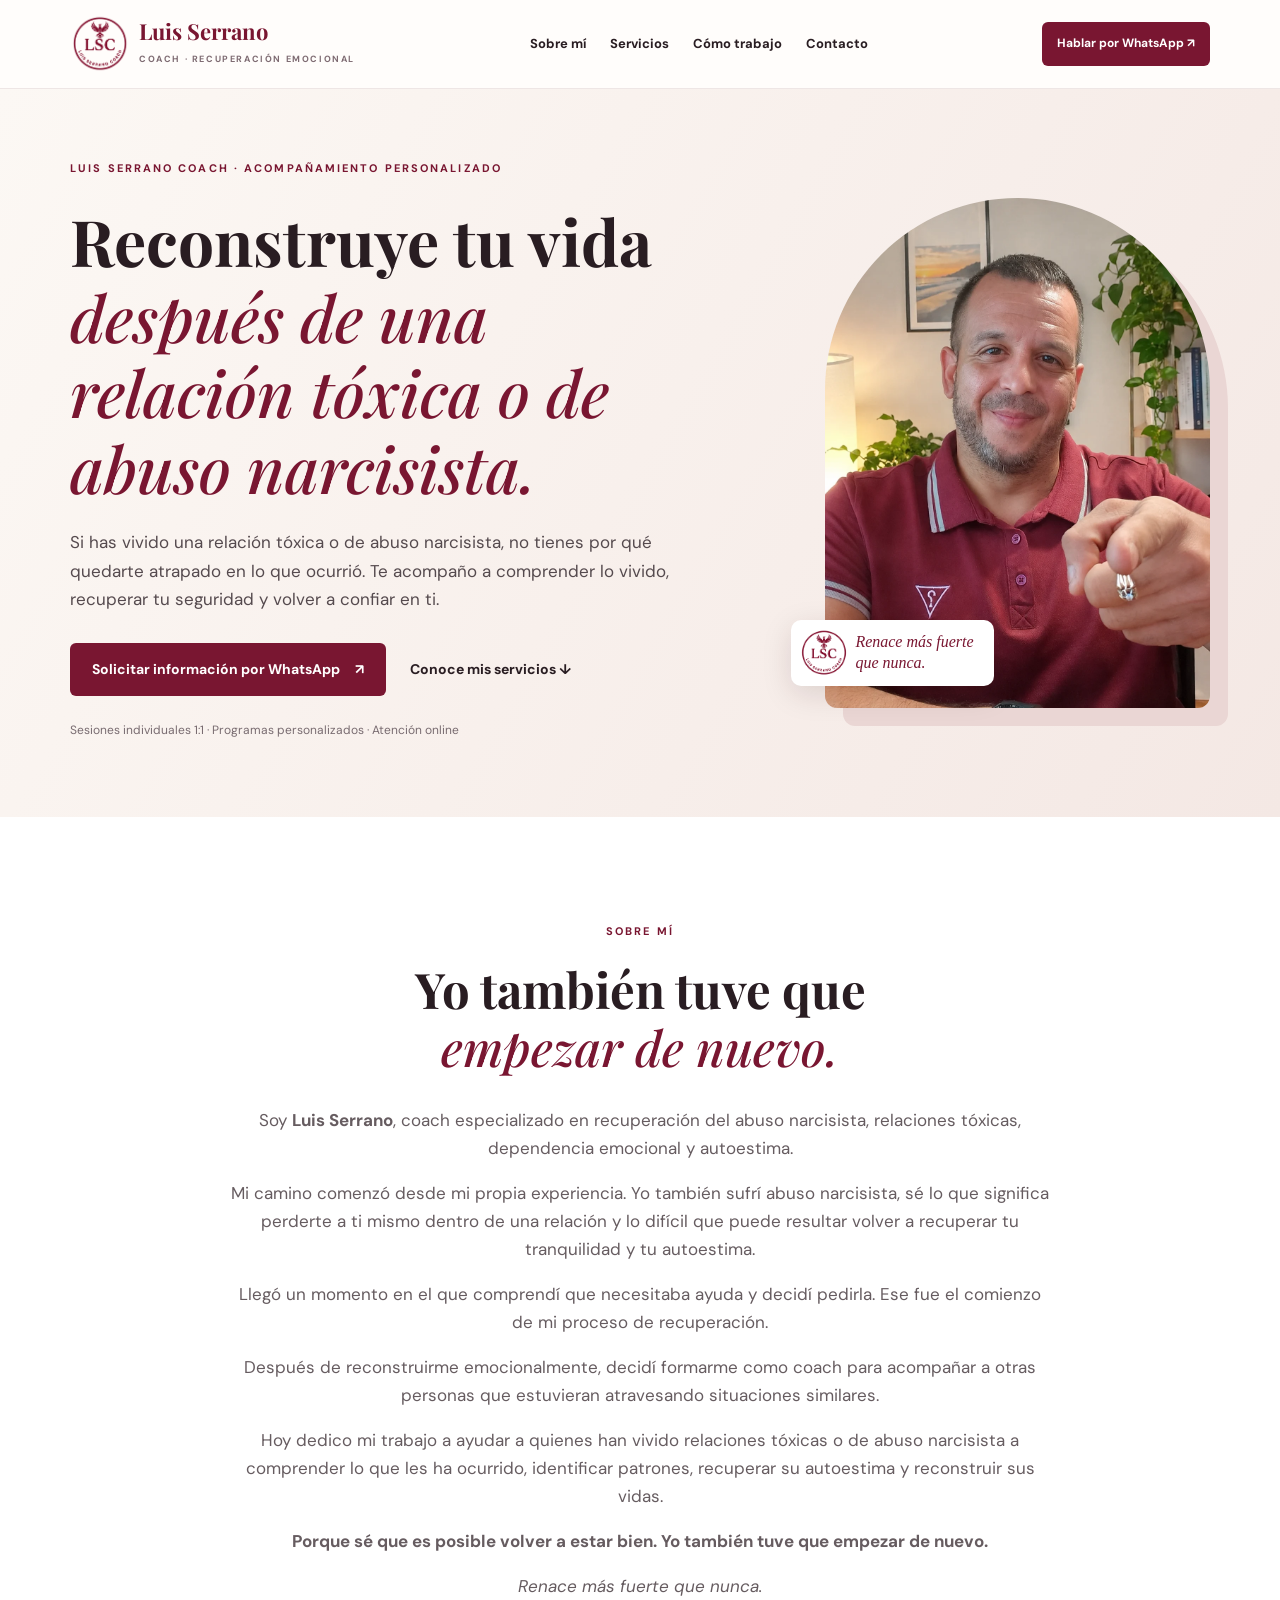
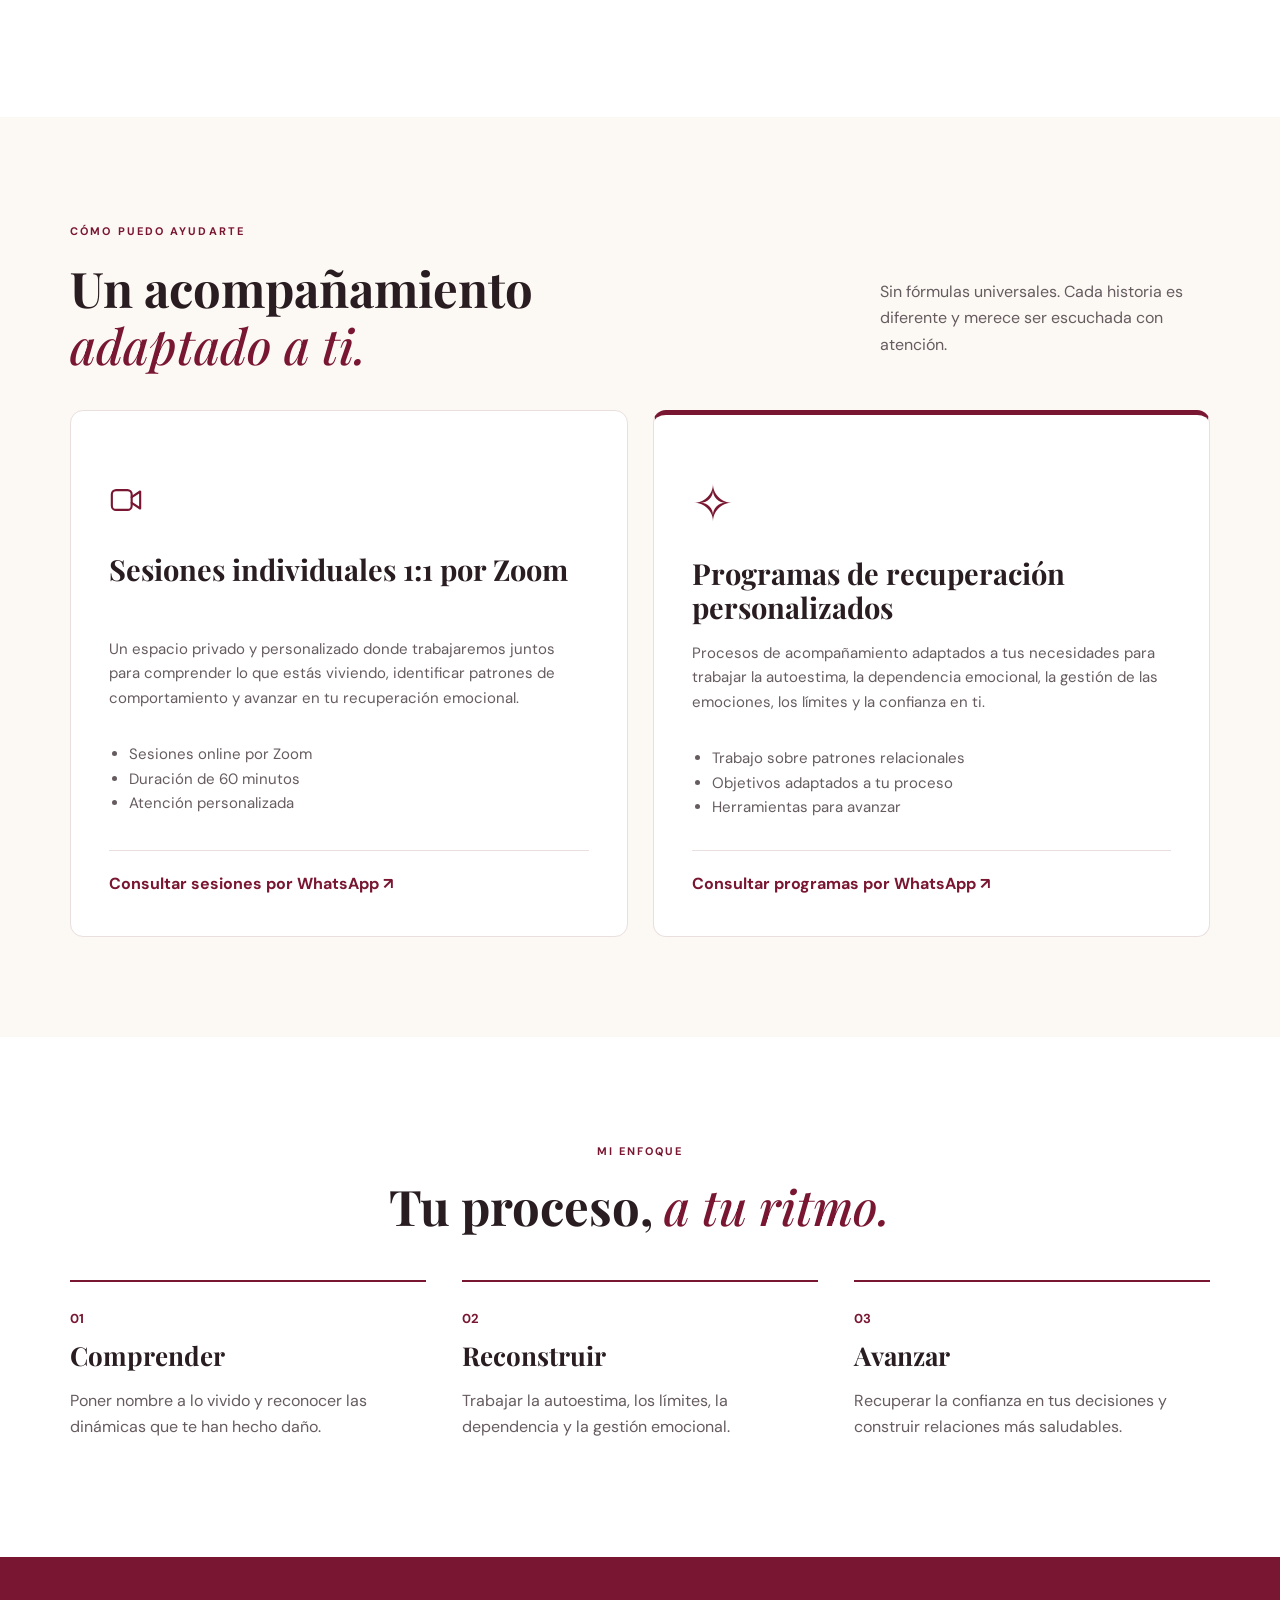
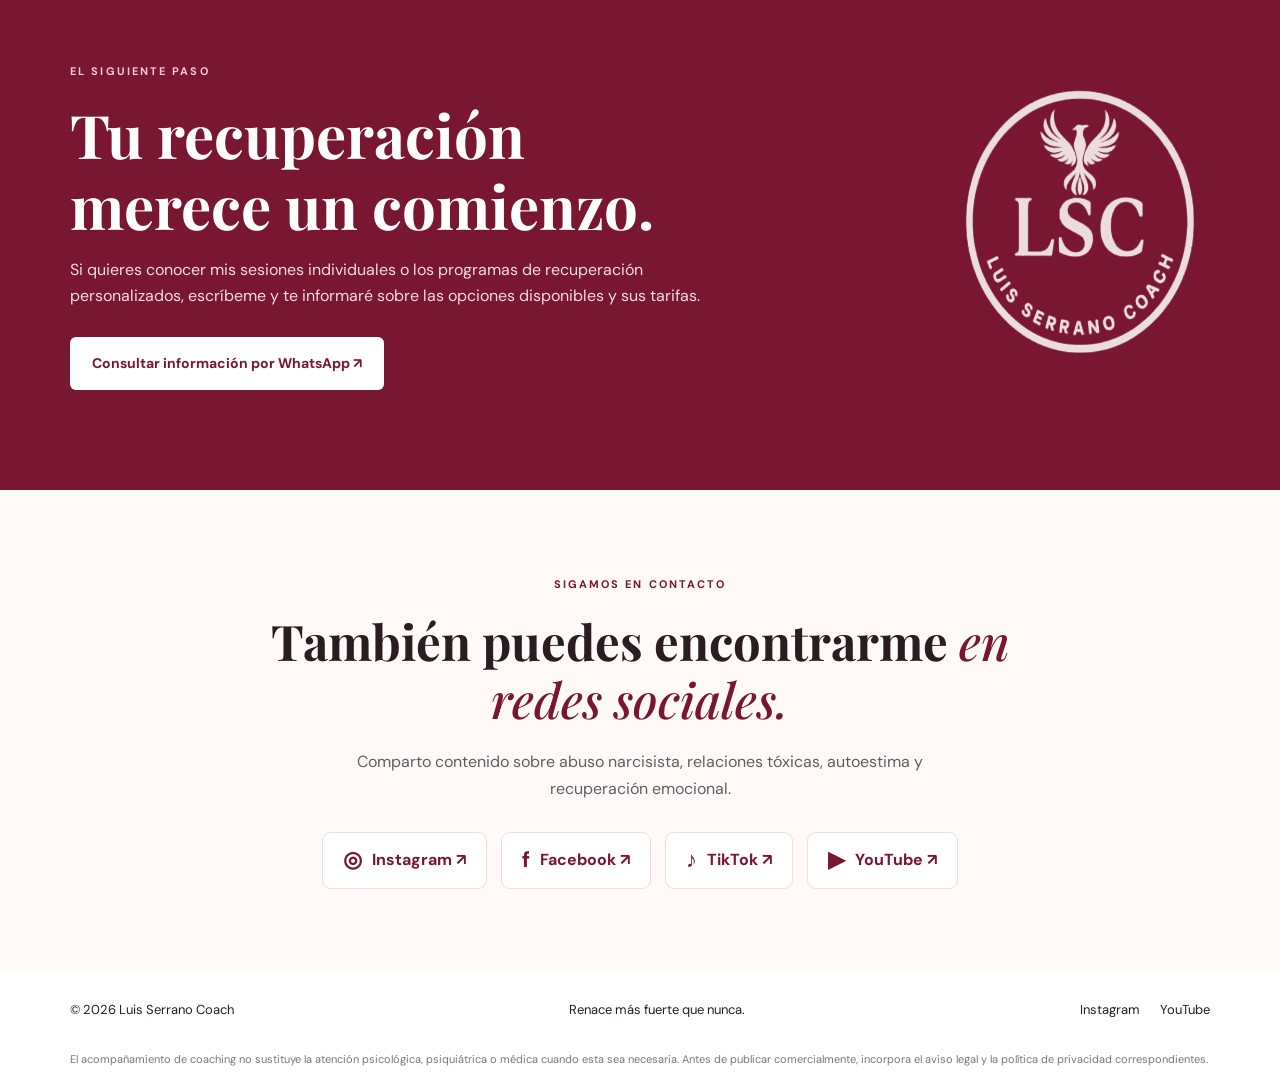
==== index.html @ 89b7e15d "Add files via upload" ====
<!doctype html>
<html lang="es"><head><meta charset="utf-8"><meta name="viewport" content="width=device-width,initial-scale=1"><meta name="theme-color" content="#791631"><meta name="description" content="Luis Serrano Coach. Acompañamiento personalizado para recuperarte de relaciones tóxicas y abuso narcisista. Sesiones individuales y programas de recuperación personalizados."><meta name="robots" content="index,follow"><link rel="canonical" href="" id="canonical"><title>Luis Serrano Coach | Abuso narcisista, autoestima y recuperación emocional</title><link rel="icon" href="assets/logo-transparente.png"><link rel="preload" href="assets/luis-serrano.webp" as="image"><link rel="stylesheet" href="styles.css"></head>
<body><a class="skip" href="#contenido">Saltar al contenido</a><header class="header"><div class="wrap nav"><a class="brand" href="#inicio"><img src="assets/logo-transparente.png" alt="Logotipo LSC con fénix" width="66" height="66"><span><strong>Luis Serrano</strong><small>COACH · RECUPERACIÓN EMOCIONAL</small></span></a><nav aria-label="Navegación principal"><a href="#sobre-mi">Sobre mí</a><a href="#servicios">Servicios</a><a href="#metodo">Cómo trabajo</a><a href="#contacto">Contacto</a></nav><a class="btn btn-small" href="https://wa.link/u3iw9w" target="_blank" rel="noopener noreferrer">Hablar por WhatsApp ↗</a></div></header>
<main id="contenido"><section class="hero" id="inicio"><div class="wrap hero-grid"><div class="hero-copy"><span class="eyebrow">LUIS SERRANO COACH · ACOMPAÑAMIENTO PERSONALIZADO</span><h1>Reconstruye tu vida<br><em>después de una relación tóxica o de abuso narcisista.</em></h1><p class="lead">Si has vivido una relación tóxica o de abuso narcisista, no tienes por qué quedarte atrapado en lo que ocurrió. Te acompaño a comprender lo vivido, recuperar tu seguridad y volver a confiar en ti.</p><div class="actions"><a class="btn" href="https://wa.link/u3iw9w" target="_blank" rel="noopener noreferrer">Solicitar información por WhatsApp <span>↗</span></a><a class="text-link" href="#servicios">Conoce mis servicios ↓</a></div><p class="micro">Sesiones individuales 1:1 · Programas personalizados · Atención online</p></div><div class="portrait"><img src="assets/luis-serrano.webp" alt="Fotografía de Luis Serrano Coach" width="900" height="1200"><div class="portrait-label"><img src="assets/logo-transparente.png" alt="" width="48" height="48"><span>Renace más fuerte<br>que nunca.</span></div></div></div></section>
<section class="intro section" id="sobre-mi"><div class="wrap narrow center"><span class="eyebrow">SOBRE MÍ</span><h2>Yo también tuve que<br><em>empezar de nuevo.</em></h2><p>Soy <strong>Luis Serrano</strong>, coach especializado en recuperación del abuso narcisista, relaciones tóxicas, dependencia emocional y autoestima.</p><p>Mi camino comenzó desde mi propia experiencia. Yo también sufrí abuso narcisista, sé lo que significa perderte a ti mismo dentro de una relación y lo difícil que puede resultar volver a recuperar tu tranquilidad y tu autoestima.</p><p>Llegó un momento en el que comprendí que necesitaba ayuda y decidí pedirla. Ese fue el comienzo de mi proceso de recuperación.</p><p>Después de reconstruirme emocionalmente, decidí formarme como coach para acompañar a otras personas que estuvieran atravesando situaciones similares.</p><p>Hoy dedico mi trabajo a ayudar a quienes han vivido relaciones tóxicas o de abuso narcisista a comprender lo que les ha ocurrido, identificar patrones, recuperar su autoestima y reconstruir sus vidas.</p><p><strong>Porque sé que es posible volver a estar bien. Yo también tuve que empezar de nuevo.</strong></p><p><em>Renace más fuerte que nunca.</em></p></div></section>
<section class="section services" id="servicios"><div class="wrap"><div class="section-head"><div><span class="eyebrow">CÓMO PUEDO AYUDARTE</span><h2>Un acompañamiento<br><em>adaptado a ti.</em></h2></div><p>Sin fórmulas universales. Cada historia es diferente y merece ser escuchada con atención.</p></div><div class="cards"><article class="service-card"><div class="symbol" aria-hidden="true"><svg width="34" height="34" viewBox="0 0 24 24" fill="none" stroke="currentColor" stroke-width="1.5" stroke-linecap="round" stroke-linejoin="round"><rect x="2" y="5" width="14" height="14" rx="3"/><path d="m16 10 6-4v12l-6-4"/></svg></div><h3>Sesiones individuales 1:1 por Zoom</h3><p>Un espacio privado y personalizado donde trabajaremos juntos para comprender lo que estás viviendo, identificar patrones de comportamiento y avanzar en tu recuperación emocional.</p><ul><li>Sesiones online por Zoom</li><li>Duración de 60 minutos</li><li>Atención personalizada</li></ul><a class="card-link" href="https://wa.link/u3iw9w" target="_blank" rel="noopener noreferrer">Consultar sesiones por WhatsApp ↗</a></article><article class="service-card featured"><div class="symbol">✧</div><h3>Programas de recuperación personalizados</h3><p>Procesos de acompañamiento adaptados a tus necesidades para trabajar la autoestima, la dependencia emocional, la gestión de las emociones, los límites y la confianza en ti.</p><ul><li>Trabajo sobre patrones relacionales</li><li>Objetivos adaptados a tu proceso</li><li>Herramientas para avanzar</li></ul><a class="card-link" href="https://wa.link/u3iw9w" target="_blank" rel="noopener noreferrer">Consultar programas por WhatsApp ↗</a></article></div></div></section>
<section class="section process" id="metodo"><div class="wrap"><span class="eyebrow">MI ENFOQUE</span><h2>Tu proceso, <em>a tu ritmo.</em></h2><div class="steps"><div><span>01</span><h3>Comprender</h3><p>Poner nombre a lo vivido y reconocer las dinámicas que te han hecho daño.</p></div><div><span>02</span><h3>Reconstruir</h3><p>Trabajar la autoestima, los límites, la dependencia y la gestión emocional.</p></div><div><span>03</span><h3>Avanzar</h3><p>Recuperar la confianza en tus decisiones y construir relaciones más saludables.</p></div></div></div></section>
<section class="section contact" id="contacto"><div class="wrap contact-grid"><div><span class="eyebrow light">EL SIGUIENTE PASO</span><h2>Tu recuperación<br>merece un comienzo.</h2><p>Si quieres conocer mis sesiones individuales o los programas de recuperación personalizados, escríbeme y te informaré sobre las opciones disponibles y sus tarifas.</p><a class="btn btn-light" href="https://wa.link/u3iw9w" target="_blank" rel="noopener noreferrer">Consultar información por WhatsApp ↗</a></div><img src="assets/logo-transparente.png" alt="Logotipo Luis Serrano Coach" width="300" height="300"></div></section><section class="social-section" aria-labelledby="redes-titulo"><div class="wrap"><span class="eyebrow">SIGAMOS EN CONTACTO</span><h2 id="redes-titulo">También puedes encontrarme <em>en redes sociales.</em></h2><p>Comparto contenido sobre abuso narcisista, relaciones tóxicas, autoestima y recuperación emocional.</p><div class="social-links"><a href="https://www.instagram.com/luisserranocoach/" target="_blank" rel="noopener noreferrer" aria-label="Instagram de Luis Serrano Coach"><span aria-hidden="true">◎</span> Instagram ↗</a><a href="https://www.facebook.com/luisserranocoach" target="_blank" rel="noopener noreferrer" aria-label="Facebook de Luis Serrano Coach"><span aria-hidden="true">f</span> Facebook ↗</a><a href="https://www.tiktok.com/@luisserranocoach" target="_blank" rel="noopener noreferrer" aria-label="TikTok de Luis Serrano Coach"><span aria-hidden="true">♪</span> TikTok ↗</a><a href="https://www.youtube.com/@luisserranocoach" target="_blank" rel="noopener noreferrer" aria-label="YouTube de Luis Serrano Coach"><span aria-hidden="true">▶</span> YouTube ↗</a></div></div></section></main>
<footer><div class="wrap footer"><span>© <span id="year"></span> Luis Serrano Coach</span><span>Renace más fuerte que nunca.</span><div><a href="https://www.instagram.com/luisserranocoach/" target="_blank" rel="noopener noreferrer">Instagram</a><a href="https://www.youtube.com/@luisserranocoach" target="_blank" rel="noopener noreferrer">YouTube</a></div></div><p class="legal-note wrap">El acompañamiento de coaching no sustituye la atención psicológica, psiquiátrica o médica cuando esta sea necesaria. Antes de publicar comercialmente, incorpora el aviso legal y la política de privacidad correspondientes.</p></footer><script src="script.js"></script></body></html>
---- styles.css ----
@import url('https://fonts.googleapis.com/css2?family=DM+Sans:wght@400;500;600;700&family=Playfair+Display:ital,wght@0,500;0,600;0,700;1,500&display=swap');:root{--wine:#791631;--dark:#291d22;--cream:#fcf8f4;--muted:#665c60;--line:#eadfdf}*{box-sizing:border-box}html{scroll-behavior:smooth}body{margin:0;color:var(--dark);font-family:'DM Sans',Arial,sans-serif;line-height:1.65;background:#fff}a{color:inherit;text-decoration:none}img{max-width:100%;display:block}.wrap{width:min(1140px,calc(100% - 48px));margin:auto}.narrow{max-width:820px}.center{text-align:center}.skip{position:absolute;left:-999px}.skip:focus{left:10px;top:10px;background:white;z-index:20}.header{background:#fffdfb;position:sticky;top:0;z-index:10;border-bottom:1px solid #eee6e5}.nav{min-height:88px;display:flex;align-items:center;gap:25px;justify-content:space-between}.brand{display:flex;align-items:center;gap:9px;min-width:210px}.brand img{width:60px;height:60px;object-fit:contain}.brand strong{display:block;font-family:'Playfair Display',Georgia,serif;color:var(--wine);font-size:22px;line-height:1.2}.brand small{font-size:9px;letter-spacing:1.6px;font-weight:700;color:#7e6b72}.nav nav{display:flex;gap:24px;font-size:13px;font-weight:700}.nav nav a:hover,.text-link:hover{color:var(--wine)}.btn{background:var(--wine);color:white;display:inline-flex;align-items:center;justify-content:center;gap:15px;padding:15px 22px;border-radius:6px;font-weight:700;font-size:14px;transition:transform .2s,background .2s}.btn:hover{transform:translateY(-2px);background:#5c0e24}.btn-small{font-size:12px;padding:12px 15px;white-space:nowrap}.hero{background:linear-gradient(120deg,#fcf8f4,#f4e8e4);overflow:hidden}.hero-grid{display:grid;grid-template-columns:1.15fr .85fr;align-items:center;gap:60px;padding-top:65px;padding-bottom:65px;min-height:590px}.eyebrow{font-size:11px;letter-spacing:2.1px;font-weight:700;color:var(--wine)}h1,h2,h3{line-height:1.18;margin:0;font-family:'Playfair Display',Georgia,serif}h1{font-size:clamp(40px,5vw,67px);margin:23px 0}h1 em,h2 em{color:var(--wine);font-weight:500}h2{font-size:clamp(33px,4vw,49px)}.lead{font-size:17px;color:#554a4e;max-width:620px}.actions{display:flex;align-items:center;gap:24px;flex-wrap:wrap;margin-top:30px}.text-link{font-weight:700;font-size:14px}.micro{font-size:12px;color:#786b70;margin-top:25px}.portrait{position:relative;max-width:430px;justify-self:end}.portrait>img{border-radius:220px 220px 14px 14px;width:100%;max-height:510px;object-fit:cover;object-position:50% 25%;box-shadow:18px 18px 0 #ead6d4}.portrait-label{position:absolute;bottom:22px;left:-34px;background:#fff;padding:8px 20px 8px 8px;border-radius:10px;display:flex;align-items:center;gap:6px;box-shadow:0 8px 30px #2c0d1b21;color:var(--wine);font-family:Georgia,serif;font-style:italic;font-size:16px;line-height:1.3}.portrait-label img{width:50px;height:50px;object-fit:contain}.section{padding:100px 0}.intro{background:#fff}.intro h2{margin:16px 0 30px}.intro p{color:var(--muted);font-size:17px}.services{background:var(--cream)}.section-head{display:flex;align-items:end;justify-content:space-between;gap:40px;margin-bottom:36px}.section-head h2{margin-top:15px}.section-head>p{max-width:330px;color:var(--muted)}.cards{display:grid;grid-template-columns:1fr 1fr;gap:25px}.service-card{background:#fff;border:1px solid var(--line);border-radius:13px;padding:38px;display:flex;flex-direction:column}.service-card.featured{border-top:5px solid var(--wine)}.number{font-size:11px;letter-spacing:1.4px;color:var(--wine);font-weight:700}.symbol{font-size:50px;color:var(--wine);margin:10px 0}.service-card h3{font-size:29px;min-height:70px}.service-card p,.service-card li{color:var(--muted);font-size:15px}.service-card ul{padding-left:20px;margin-bottom:30px}.card-link{margin-top:auto;color:var(--wine);font-weight:700;border-top:1px solid var(--line);padding-top:20px}.process{text-align:center}.process h2{margin:14px 0 45px}.steps{display:grid;grid-template-columns:repeat(3,1fr);gap:36px;text-align:left}.steps>div{border-top:2px solid var(--wine);padding-top:23px}.steps span{color:var(--wine);font-weight:700;font-size:13px}.steps h3{font-size:26px;margin:10px 0}.steps p{color:var(--muted)}.contact{background:var(--wine);color:white}.contact-grid{display:grid;grid-template-columns:1fr 260px;align-items:center;gap:80px}.contact h2{font-size:clamp(37px,5vw,60px);margin:16px 0}.contact p{max-width:680px;color:#f1dce2}.light{color:#f7cad7}.btn-light{background:#fff;color:var(--wine);margin-top:12px}.btn-light:hover{background:#f3e8e8;color:var(--wine)}.contact-grid>img{filter:brightness(0) invert(1);opacity:.85}.footer{display:flex;align-items:center;justify-content:space-between;gap:20px;padding:30px 0;font-size:13px}.footer div{display:flex;gap:20px}.legal-note{font-size:11px;color:#777;padding-bottom:15px}@media(max-width:950px){.nav nav{display:none}.hero-grid{gap:30px}.brand{min-width:0}}@media(max-width:700px){.wrap{width:min(100% - 36px,1140px)}.nav{min-height:72px}.brand img{width:49px;height:49px}.brand strong{font-size:19px}.brand small{font-size:8px}.btn-small{display:none}.hero-grid{grid-template-columns:1fr;padding-top:55px;gap:30px}.hero-copy{order:1}.portrait{order:2;justify-self:center;width:min(82%,360px);margin-bottom:10px}.portrait>img{max-height:410px}.portrait-label{left:-15px}.section{padding:65px 0}.section-head{display:block}.cards,.steps,.contact-grid{grid-template-columns:1fr}.service-card{padding:27px}.service-card h3{min-height:auto}.contact-grid>img{width:150px;margin:auto}.footer{flex-wrap:wrap;justify-content:center;text-align:center}.actions{align-items:stretch;gap:16px}.actions .btn{width:100%}.text-link{width:100%;text-align:center}}@media(prefers-reduced-motion:reduce){html{scroll-behavior:auto}.btn{transition:none}}
.social-section{padding:80px 0;text-align:center;background:#fffaf8}.social-section h2{margin:15px auto;max-width:750px}.social-section p{color:var(--muted);max-width:650px;margin:22px auto 30px}.social-links{display:flex;justify-content:center;gap:14px;flex-wrap:wrap}.social-links a{display:inline-flex;align-items:center;gap:10px;padding:14px 20px;border:1px solid var(--line);border-radius:9px;font-weight:700;background:white;color:var(--wine);transition:background .2s}.social-links a:hover{background:#f7ebed}.social-links a span{font-size:22px;line-height:1}.footer div{flex-wrap:wrap;justify-content:center}
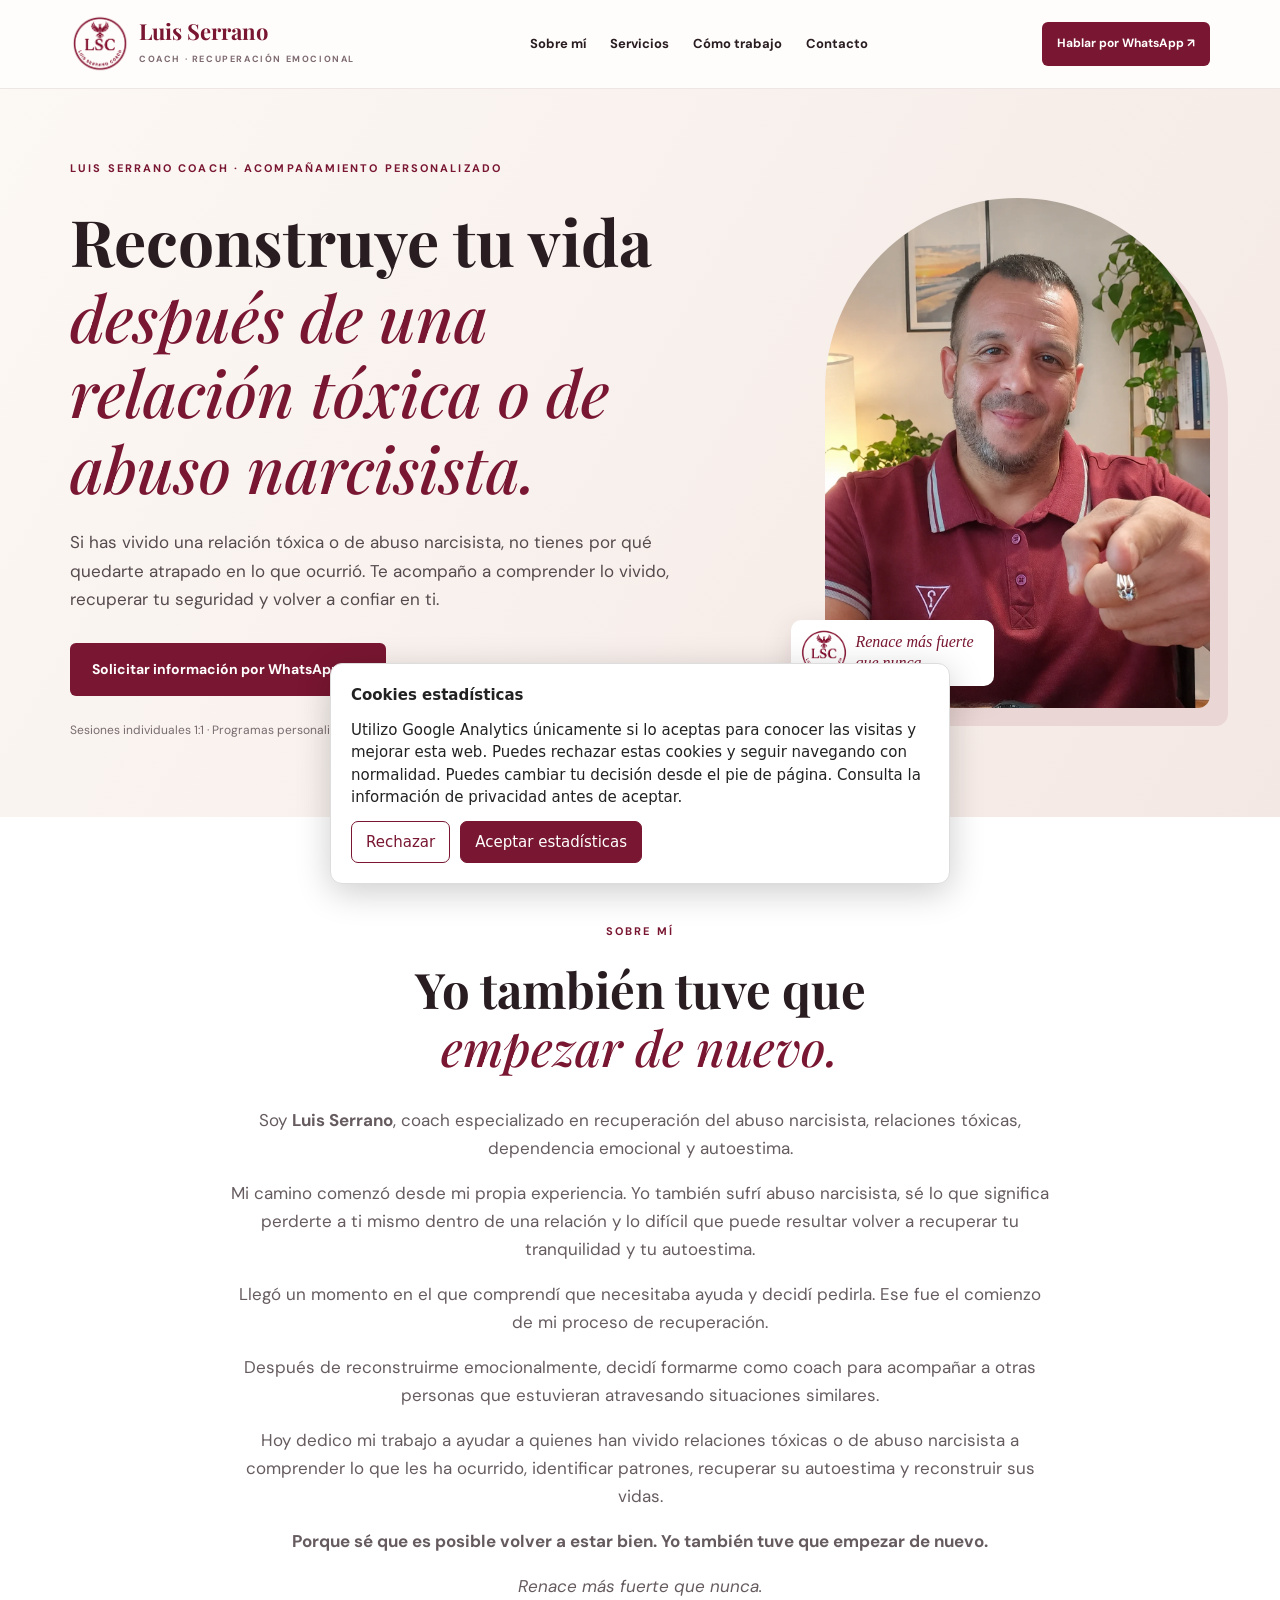
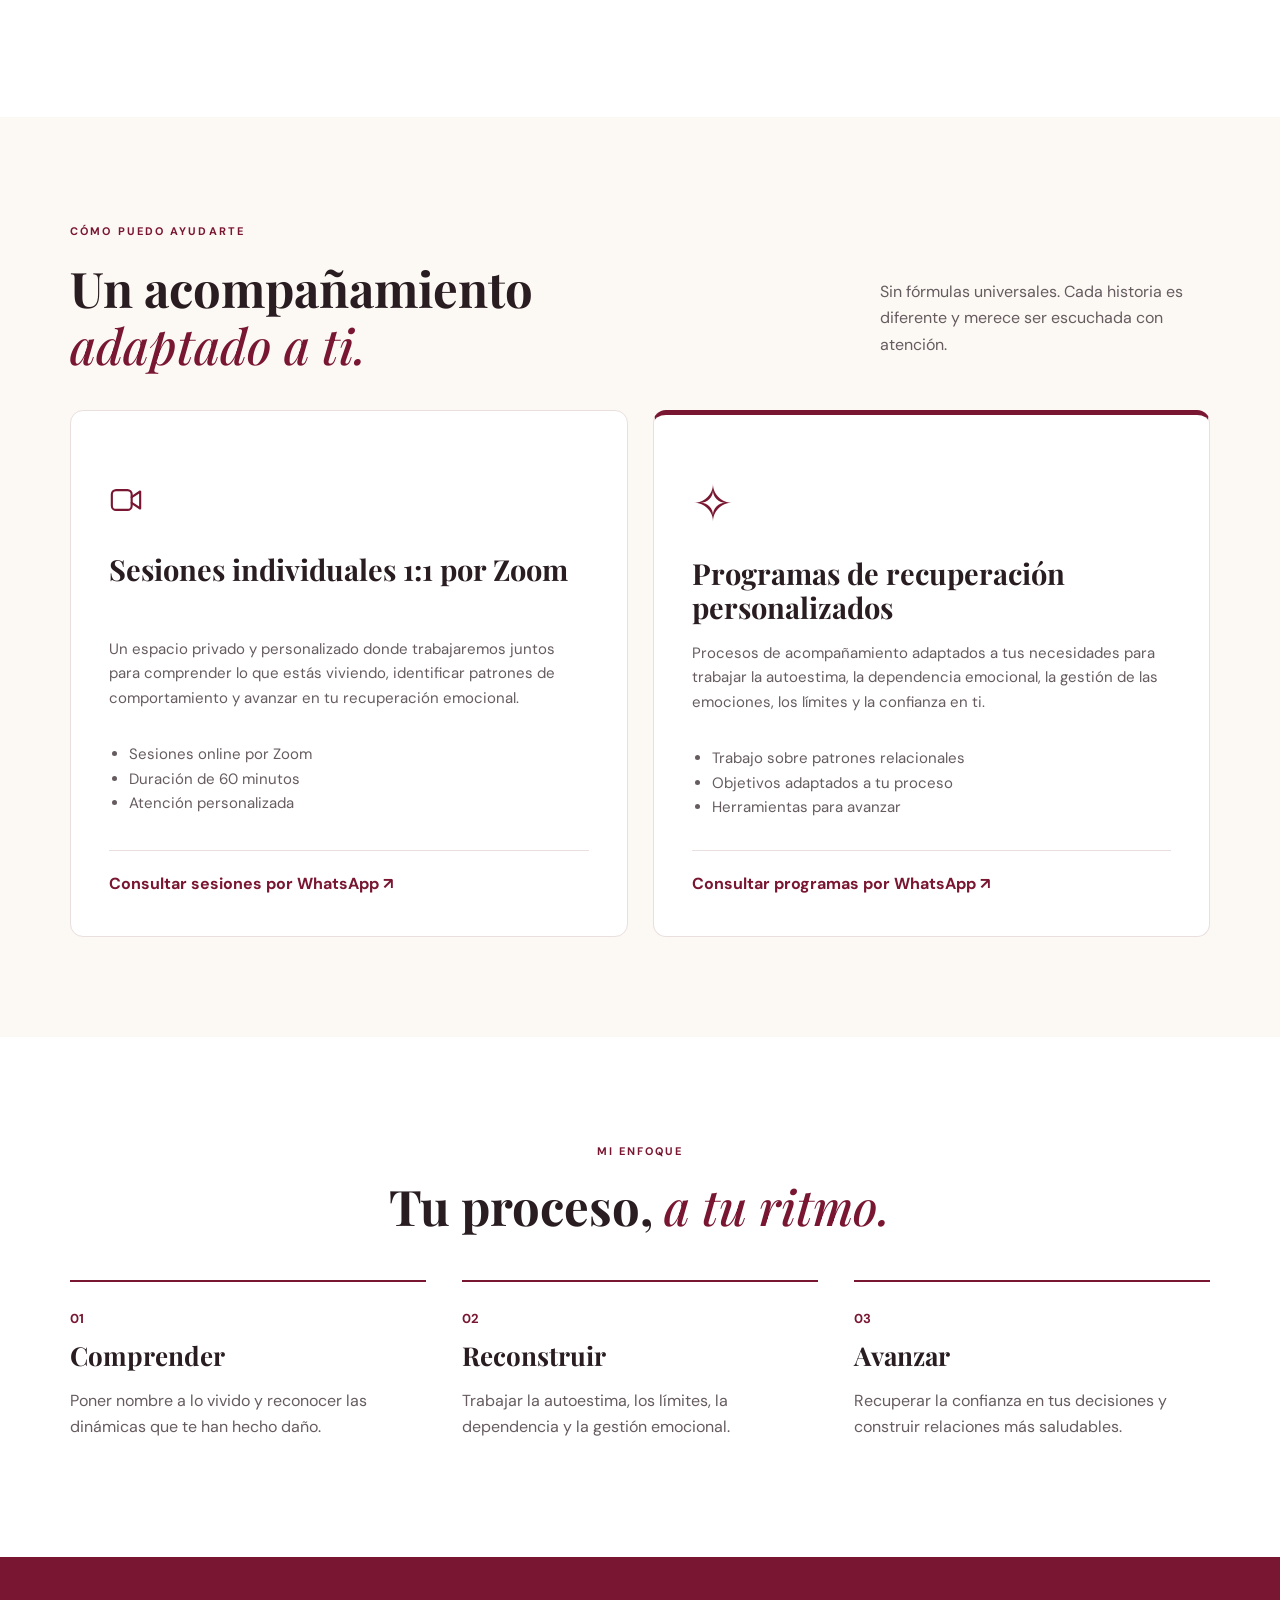
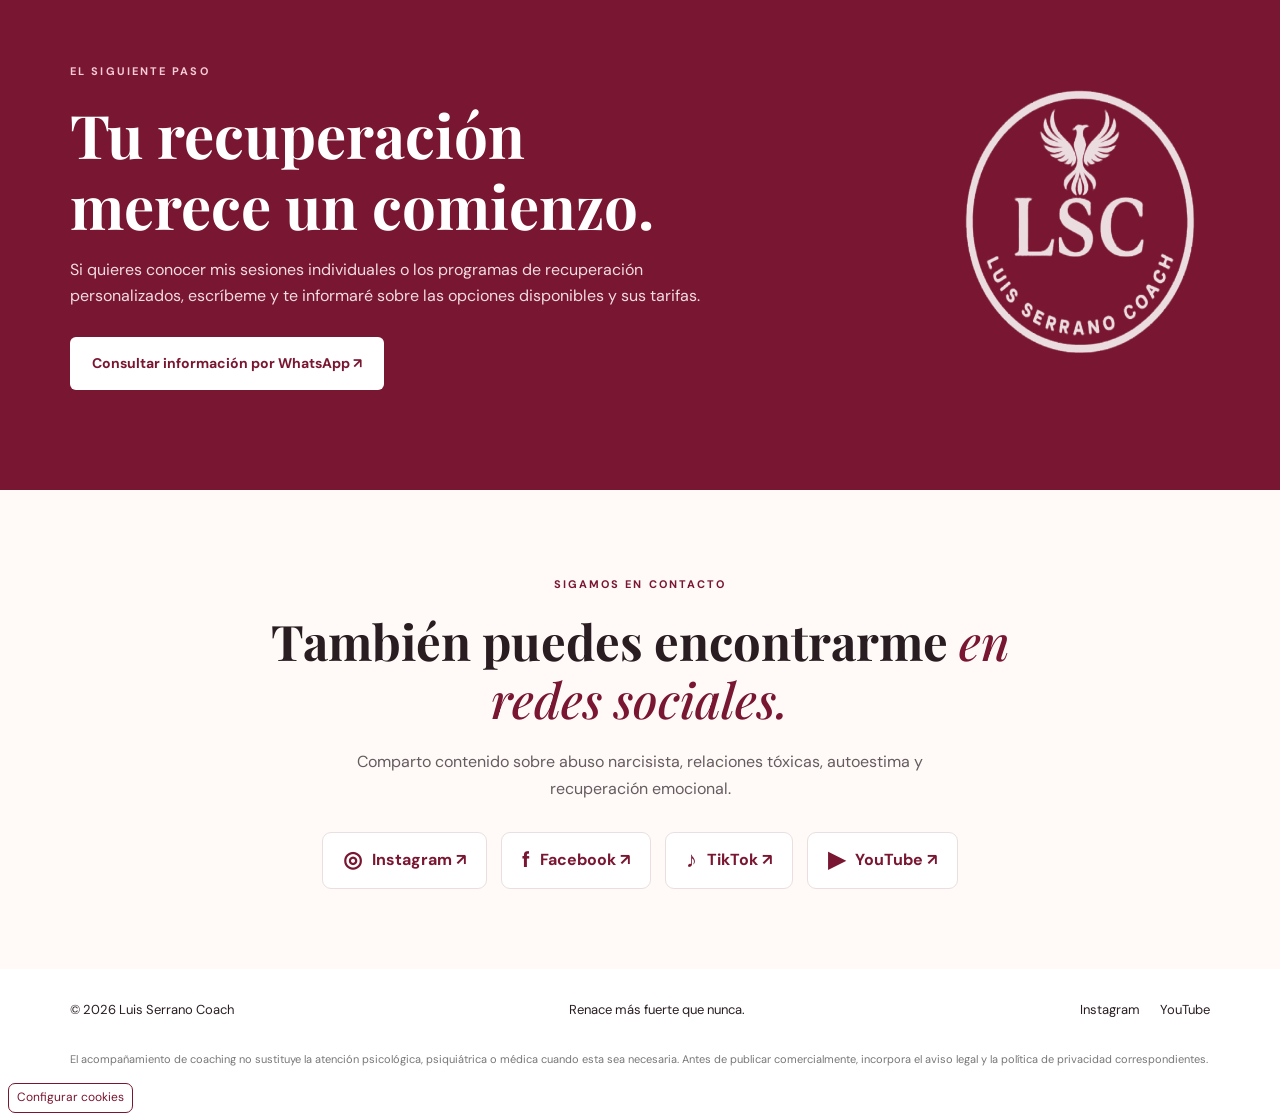
==== commit 1f71b11a: "Add files via upload" ====
--- a/index.html
+++ b/index.html
@@ -1,9 +1,52 @@
-<!doctype html>
-<html lang="es"><head><meta charset="utf-8"><meta name="viewport" content="width=device-width,initial-scale=1"><meta name="theme-color" content="#791631"><meta name="description" content="Luis Serrano Coach. Acompañamiento personalizado para recuperarte de relaciones tóxicas y abuso narcisista. Sesiones individuales y programas de recuperación personalizados."><meta name="robots" content="index,follow"><link rel="canonical" href="" id="canonical"><title>Luis Serrano Coach | Abuso narcisista, autoestima y recuperación emocional</title><link rel="icon" href="assets/logo-transparente.png"><link rel="preload" href="assets/luis-serrano.webp" as="image"><link rel="stylesheet" href="styles.css"></head>
-<body><a class="skip" href="#contenido">Saltar al contenido</a><header class="header"><div class="wrap nav"><a class="brand" href="#inicio"><img src="assets/logo-transparente.png" alt="Logotipo LSC con fénix" width="66" height="66"><span><strong>Luis Serrano</strong><small>COACH · RECUPERACIÓN EMOCIONAL</small></span></a><nav aria-label="Navegación principal"><a href="#sobre-mi">Sobre mí</a><a href="#servicios">Servicios</a><a href="#metodo">Cómo trabajo</a><a href="#contacto">Contacto</a></nav><a class="btn btn-small" href="https://wa.link/u3iw9w" target="_blank" rel="noopener noreferrer">Hablar por WhatsApp ↗</a></div></header>
-<main id="contenido"><section class="hero" id="inicio"><div class="wrap hero-grid"><div class="hero-copy"><span class="eyebrow">LUIS SERRANO COACH · ACOMPAÑAMIENTO PERSONALIZADO</span><h1>Reconstruye tu vida<br><em>después de una relación tóxica o de abuso narcisista.</em></h1><p class="lead">Si has vivido una relación tóxica o de abuso narcisista, no tienes por qué quedarte atrapado en lo que ocurrió. Te acompaño a comprender lo vivido, recuperar tu seguridad y volver a confiar en ti.</p><div class="actions"><a class="btn" href="https://wa.link/u3iw9w" target="_blank" rel="noopener noreferrer">Solicitar información por WhatsApp <span>↗</span></a><a class="text-link" href="#servicios">Conoce mis servicios ↓</a></div><p class="micro">Sesiones individuales 1:1 · Programas personalizados · Atención online</p></div><div class="portrait"><img src="assets/luis-serrano.webp" alt="Fotografía de Luis Serrano Coach" width="900" height="1200"><div class="portrait-label"><img src="assets/logo-transparente.png" alt="" width="48" height="48"><span>Renace más fuerte<br>que nunca.</span></div></div></div></section>
-<section class="intro section" id="sobre-mi"><div class="wrap narrow center"><span class="eyebrow">SOBRE MÍ</span><h2>Yo también tuve que<br><em>empezar de nuevo.</em></h2><p>Soy <strong>Luis Serrano</strong>, coach especializado en recuperación del abuso narcisista, relaciones tóxicas, dependencia emocional y autoestima.</p><p>Mi camino comenzó desde mi propia experiencia. Yo también sufrí abuso narcisista, sé lo que significa perderte a ti mismo dentro de una relación y lo difícil que puede resultar volver a recuperar tu tranquilidad y tu autoestima.</p><p>Llegó un momento en el que comprendí que necesitaba ayuda y decidí pedirla. Ese fue el comienzo de mi proceso de recuperación.</p><p>Después de reconstruirme emocionalmente, decidí formarme como coach para acompañar a otras personas que estuvieran atravesando situaciones similares.</p><p>Hoy dedico mi trabajo a ayudar a quienes han vivido relaciones tóxicas o de abuso narcisista a comprender lo que les ha ocurrido, identificar patrones, recuperar su autoestima y reconstruir sus vidas.</p><p><strong>Porque sé que es posible volver a estar bien. Yo también tuve que empezar de nuevo.</strong></p><p><em>Renace más fuerte que nunca.</em></p></div></section>
-<section class="section services" id="servicios"><div class="wrap"><div class="section-head"><div><span class="eyebrow">CÓMO PUEDO AYUDARTE</span><h2>Un acompañamiento<br><em>adaptado a ti.</em></h2></div><p>Sin fórmulas universales. Cada historia es diferente y merece ser escuchada con atención.</p></div><div class="cards"><article class="service-card"><div class="symbol" aria-hidden="true"><svg width="34" height="34" viewBox="0 0 24 24" fill="none" stroke="currentColor" stroke-width="1.5" stroke-linecap="round" stroke-linejoin="round"><rect x="2" y="5" width="14" height="14" rx="3"/><path d="m16 10 6-4v12l-6-4"/></svg></div><h3>Sesiones individuales 1:1 por Zoom</h3><p>Un espacio privado y personalizado donde trabajaremos juntos para comprender lo que estás viviendo, identificar patrones de comportamiento y avanzar en tu recuperación emocional.</p><ul><li>Sesiones online por Zoom</li><li>Duración de 60 minutos</li><li>Atención personalizada</li></ul><a class="card-link" href="https://wa.link/u3iw9w" target="_blank" rel="noopener noreferrer">Consultar sesiones por WhatsApp ↗</a></article><article class="service-card featured"><div class="symbol">✧</div><h3>Programas de recuperación personalizados</h3><p>Procesos de acompañamiento adaptados a tus necesidades para trabajar la autoestima, la dependencia emocional, la gestión de las emociones, los límites y la confianza en ti.</p><ul><li>Trabajo sobre patrones relacionales</li><li>Objetivos adaptados a tu proceso</li><li>Herramientas para avanzar</li></ul><a class="card-link" href="https://wa.link/u3iw9w" target="_blank" rel="noopener noreferrer">Consultar programas por WhatsApp ↗</a></article></div></div></section>
+<!DOCTYPE html>
+
+<html lang="es"><head><meta charset="utf-8"/><meta content="width=device-width,initial-scale=1" name="viewport"/><meta content="#791631" name="theme-color"/><meta content="Soy Luis Serrano, coach especializado en recuperación del abuso narcisista y relaciones tóxicas. Sesiones por Zoom y programas personalizados. Consulta por WhatsApp." name="description"/><meta content="index,follow" name="robots"/><link href="https://luisserranocoach.github.io/" rel="canonical"/><title>Luis Serrano Coach | Recuperación del abuso narcisista</title><link href="assets/logo-transparente.png" rel="icon"/><link as="image" href="assets/luis-serrano.webp" rel="preload"/><link href="styles.css" rel="stylesheet"/><meta content="website" property="og:type"/><meta content="es_ES" property="og:locale"/><meta content="Luis Serrano Coach" property="og:site_name"/><meta content="Luis Serrano Coach | Recuperación del abuso narcisista" property="og:title"/><meta content="Acompañamiento personalizado para reconstruir tu vida después de una relación tóxica o de abuso narcisista." property="og:description"/><meta content="https://luisserranocoach.github.io/" property="og:url"/><meta content="https://luisserranocoach.github.io/assets/luis-serrano.webp" property="og:image"/><meta content="summary_large_image" name="twitter:card"/><meta content="Luis Serrano Coach | Recuperación del abuso narcisista" name="twitter:title"/><script type="application/ld+json">{"@context": "https://schema.org", "@type": "Person", "name": "Luis Serrano", "alternateName": "Luis Serrano Coach", "url": "https://luisserranocoach.github.io/", "image": "https://luisserranocoach.github.io/assets/luis-serrano.webp", "description": "Coach especializado en acompañamiento para la recuperación del abuso narcisista, relaciones tóxicas, dependencia emocional y autoestima.", "jobTitle": "Coach de recuperación emocional", "sameAs": ["https://www.instagram.com/luisserranocoach/", "https://www.facebook.com/luisserranocoach", "https://www.tiktok.com/@luisserranocoach", "https://www.youtube.com/@luisserranocoach"]}</script>
+<style>
+#lsc-cookie-banner{position:fixed;z-index:99999;bottom:16px;left:16px;right:16px;max-width:620px;margin:auto;padding:20px;background:#fff;color:#222;border:1px solid #ddd;border-radius:12px;box-shadow:0 8px 35px #0003;font:15px/1.5 system-ui,sans-serif}#lsc-cookie-banner[hidden]{display:none}#lsc-cookie-banner p{margin:0 0 12px}#lsc-cookie-banner .lsc-cookie-actions{display:flex;flex-wrap:wrap;gap:10px}#lsc-cookie-banner button,#lsc-cookie-settings{cursor:pointer;border:1px solid #791631;border-radius:7px;padding:9px 14px;font:inherit}#lsc-cookie-accept{background:#791631;color:white}#lsc-cookie-reject,#lsc-cookie-settings{background:white;color:#791631}#lsc-cookie-settings{margin-left:8px;padding:4px 8px;font-size:12px}
+</style>
+<script>
+(function(){
+  'use strict';
+  var measurementId='G-2S2GHX5QTB';
+  var consentKey='lsc_analytics_consent_v1';
+  var analyticsLoaded=false;
+  function readConsent(){try{return localStorage.getItem(consentKey)}catch(e){return null}}
+  function writeConsent(value){try{localStorage.setItem(consentKey,value)}catch(e){}}
+  function loadAnalytics(){
+    if(analyticsLoaded)return;
+    analyticsLoaded=true;
+    window.dataLayer=window.dataLayer||[];
+    window.gtag=function(){window.dataLayer.push(arguments)};
+    window.gtag('js',new Date());
+    window.gtag('config',measurementId);
+    var script=document.createElement('script');script.async=true;
+    script.src='https://www.googletagmanager.com/gtag/js?id='+encodeURIComponent(measurementId);
+    document.head.appendChild(script);
+  }
+  function showBanner(show){var el=document.getElementById('lsc-cookie-banner');if(el)el.hidden=!show}
+  function choose(value){writeConsent(value);showBanner(false);if(value==='accepted')loadAnalytics()}
+  function init(){
+    var value=readConsent();
+    if(value==='accepted')loadAnalytics();else if(value!=='rejected')showBanner(true);
+    document.getElementById('lsc-cookie-accept').addEventListener('click',function(){choose('accepted')});
+    document.getElementById('lsc-cookie-reject').addEventListener('click',function(){choose('rejected')});
+    document.getElementById('lsc-cookie-settings').addEventListener('click',function(){showBanner(true)});
+    document.querySelectorAll('a[href*="wa.link/u3iw9w"]').forEach(function(link){
+      link.addEventListener('click',function(){
+        if(readConsent()==='accepted' && typeof window.gtag==='function'){
+          window.gtag('event','whatsapp_click',{link_location:link.textContent.trim().slice(0,100)});
+        }
+      });
+    });
+  }
+  if(document.readyState==='loading')document.addEventListener('DOMContentLoaded',init);else init();
+})();
+</script>
+</head>
+<body><a class="skip" href="#contenido">Saltar al contenido</a><header class="header"><div class="wrap nav"><a class="brand" href="#inicio"><img alt="Logotipo LSC con fénix" height="66" src="assets/logo-transparente.png" width="66"/><span><strong>Luis Serrano</strong><small>COACH · RECUPERACIÓN EMOCIONAL</small></span></a><nav aria-label="Navegación principal"><a href="#sobre-mi">Sobre mí</a><a href="#servicios">Servicios</a><a href="#metodo">Cómo trabajo</a><a href="#contacto">Contacto</a></nav><a class="btn btn-small" href="https://wa.link/u3iw9w" rel="noopener noreferrer" target="_blank">Hablar por WhatsApp ↗</a></div></header>
+<main id="contenido"><section class="hero" id="inicio"><div class="wrap hero-grid"><div class="hero-copy"><span class="eyebrow">LUIS SERRANO COACH · ACOMPAÑAMIENTO PERSONALIZADO</span><h1>Reconstruye tu vida<br/><em>después de una relación tóxica o de abuso narcisista.</em></h1><p class="lead">Si has vivido una relación tóxica o de abuso narcisista, no tienes por qué quedarte atrapado en lo que ocurrió. Te acompaño a comprender lo vivido, recuperar tu seguridad y volver a confiar en ti.</p><div class="actions"><a class="btn" href="https://wa.link/u3iw9w" rel="noopener noreferrer" target="_blank">Solicitar información por WhatsApp <span>↗</span></a><a class="text-link" href="#servicios">Conoce mis servicios ↓</a></div><p class="micro">Sesiones individuales 1:1 · Programas personalizados · Atención online</p></div><div class="portrait"><img alt="Fotografía de Luis Serrano Coach" height="1200" src="assets/luis-serrano.webp" width="900"/><div class="portrait-label"><img alt="" height="48" src="assets/logo-transparente.png" width="48"/><span>Renace más fuerte<br/>que nunca.</span></div></div></div></section>
+<section class="intro section" id="sobre-mi"><div class="wrap narrow center"><span class="eyebrow">SOBRE MÍ</span><h2>Yo también tuve que<br/><em>empezar de nuevo.</em></h2><p>Soy <strong>Luis Serrano</strong>, coach especializado en recuperación del abuso narcisista, relaciones tóxicas, dependencia emocional y autoestima.</p><p>Mi camino comenzó desde mi propia experiencia. Yo también sufrí abuso narcisista, sé lo que significa perderte a ti mismo dentro de una relación y lo difícil que puede resultar volver a recuperar tu tranquilidad y tu autoestima.</p><p>Llegó un momento en el que comprendí que necesitaba ayuda y decidí pedirla. Ese fue el comienzo de mi proceso de recuperación.</p><p>Después de reconstruirme emocionalmente, decidí formarme como coach para acompañar a otras personas que estuvieran atravesando situaciones similares.</p><p>Hoy dedico mi trabajo a ayudar a quienes han vivido relaciones tóxicas o de abuso narcisista a comprender lo que les ha ocurrido, identificar patrones, recuperar su autoestima y reconstruir sus vidas.</p><p><strong>Porque sé que es posible volver a estar bien. Yo también tuve que empezar de nuevo.</strong></p><p><em>Renace más fuerte que nunca.</em></p></div></section>
+<section class="section services" id="servicios"><div class="wrap"><div class="section-head"><div><span class="eyebrow">CÓMO PUEDO AYUDARTE</span><h2>Un acompañamiento<br/><em>adaptado a ti.</em></h2></div><p>Sin fórmulas universales. Cada historia es diferente y merece ser escuchada con atención.</p></div><div class="cards"><article class="service-card"><div aria-hidden="true" class="symbol"><svg fill="none" height="34" stroke="currentColor" stroke-linecap="round" stroke-linejoin="round" stroke-width="1.5" viewbox="0 0 24 24" width="34"><rect height="14" rx="3" width="14" x="2" y="5"></rect><path d="m16 10 6-4v12l-6-4"></path></svg></div><h3>Sesiones individuales 1:1 por Zoom</h3><p>Un espacio privado y personalizado donde trabajaremos juntos para comprender lo que estás viviendo, identificar patrones de comportamiento y avanzar en tu recuperación emocional.</p><ul><li>Sesiones online por Zoom</li><li>Duración de 60 minutos</li><li>Atención personalizada</li></ul><a class="card-link" href="https://wa.link/u3iw9w" rel="noopener noreferrer" target="_blank">Consultar sesiones por WhatsApp ↗</a></article><article class="service-card featured"><div class="symbol">✧</div><h3>Programas de recuperación personalizados</h3><p>Procesos de acompañamiento adaptados a tus necesidades para trabajar la autoestima, la dependencia emocional, la gestión de las emociones, los límites y la confianza en ti.</p><ul><li>Trabajo sobre patrones relacionales</li><li>Objetivos adaptados a tu proceso</li><li>Herramientas para avanzar</li></ul><a class="card-link" href="https://wa.link/u3iw9w" rel="noopener noreferrer" target="_blank">Consultar programas por WhatsApp ↗</a></article></div></div></section>
 <section class="section process" id="metodo"><div class="wrap"><span class="eyebrow">MI ENFOQUE</span><h2>Tu proceso, <em>a tu ritmo.</em></h2><div class="steps"><div><span>01</span><h3>Comprender</h3><p>Poner nombre a lo vivido y reconocer las dinámicas que te han hecho daño.</p></div><div><span>02</span><h3>Reconstruir</h3><p>Trabajar la autoestima, los límites, la dependencia y la gestión emocional.</p></div><div><span>03</span><h3>Avanzar</h3><p>Recuperar la confianza en tus decisiones y construir relaciones más saludables.</p></div></div></div></section>
-<section class="section contact" id="contacto"><div class="wrap contact-grid"><div><span class="eyebrow light">EL SIGUIENTE PASO</span><h2>Tu recuperación<br>merece un comienzo.</h2><p>Si quieres conocer mis sesiones individuales o los programas de recuperación personalizados, escríbeme y te informaré sobre las opciones disponibles y sus tarifas.</p><a class="btn btn-light" href="https://wa.link/u3iw9w" target="_blank" rel="noopener noreferrer">Consultar información por WhatsApp ↗</a></div><img src="assets/logo-transparente.png" alt="Logotipo Luis Serrano Coach" width="300" height="300"></div></section><section class="social-section" aria-labelledby="redes-titulo"><div class="wrap"><span class="eyebrow">SIGAMOS EN CONTACTO</span><h2 id="redes-titulo">También puedes encontrarme <em>en redes sociales.</em></h2><p>Comparto contenido sobre abuso narcisista, relaciones tóxicas, autoestima y recuperación emocional.</p><div class="social-links"><a href="https://www.instagram.com/luisserranocoach/" target="_blank" rel="noopener noreferrer" aria-label="Instagram de Luis Serrano Coach"><span aria-hidden="true">◎</span> Instagram ↗</a><a href="https://www.facebook.com/luisserranocoach" target="_blank" rel="noopener noreferrer" aria-label="Facebook de Luis Serrano Coach"><span aria-hidden="true">f</span> Facebook ↗</a><a href="https://www.tiktok.com/@luisserranocoach" target="_blank" rel="noopener noreferrer" aria-label="TikTok de Luis Serrano Coach"><span aria-hidden="true">♪</span> TikTok ↗</a><a href="https://www.youtube.com/@luisserranocoach" target="_blank" rel="noopener noreferrer" aria-label="YouTube de Luis Serrano Coach"><span aria-hidden="true">▶</span> YouTube ↗</a></div></div></section></main>
-<footer><div class="wrap footer"><span>© <span id="year"></span> Luis Serrano Coach</span><span>Renace más fuerte que nunca.</span><div><a href="https://www.instagram.com/luisserranocoach/" target="_blank" rel="noopener noreferrer">Instagram</a><a href="https://www.youtube.com/@luisserranocoach" target="_blank" rel="noopener noreferrer">YouTube</a></div></div><p class="legal-note wrap">El acompañamiento de coaching no sustituye la atención psicológica, psiquiátrica o médica cuando esta sea necesaria. Antes de publicar comercialmente, incorpora el aviso legal y la política de privacidad correspondientes.</p></footer><script src="script.js"></script></body></html>+<section class="section contact" id="contacto"><div class="wrap contact-grid"><div><span class="eyebrow light">EL SIGUIENTE PASO</span><h2>Tu recuperación<br/>merece un comienzo.</h2><p>Si quieres conocer mis sesiones individuales o los programas de recuperación personalizados, escríbeme y te informaré sobre las opciones disponibles y sus tarifas.</p><a class="btn btn-light" href="https://wa.link/u3iw9w" rel="noopener noreferrer" target="_blank">Consultar información por WhatsApp ↗</a></div><img alt="Logotipo Luis Serrano Coach" height="300" src="assets/logo-transparente.png" width="300"/></div></section><section aria-labelledby="redes-titulo" class="social-section"><div class="wrap"><span class="eyebrow">SIGAMOS EN CONTACTO</span><h2 id="redes-titulo">También puedes encontrarme <em>en redes sociales.</em></h2><p>Comparto contenido sobre abuso narcisista, relaciones tóxicas, autoestima y recuperación emocional.</p><div class="social-links"><a aria-label="Instagram de Luis Serrano Coach" href="https://www.instagram.com/luisserranocoach/" rel="noopener noreferrer" target="_blank"><span aria-hidden="true">◎</span> Instagram ↗</a><a aria-label="Facebook de Luis Serrano Coach" href="https://www.facebook.com/luisserranocoach" rel="noopener noreferrer" target="_blank"><span aria-hidden="true">f</span> Facebook ↗</a><a aria-label="TikTok de Luis Serrano Coach" href="https://www.tiktok.com/@luisserranocoach" rel="noopener noreferrer" target="_blank"><span aria-hidden="true">♪</span> TikTok ↗</a><a aria-label="YouTube de Luis Serrano Coach" href="https://www.youtube.com/@luisserranocoach" rel="noopener noreferrer" target="_blank"><span aria-hidden="true">▶</span> YouTube ↗</a></div></div></section></main>
+<footer><div class="wrap footer"><span>© <span id="year"></span> Luis Serrano Coach</span><span>Renace más fuerte que nunca.</span><div><a href="https://www.instagram.com/luisserranocoach/" rel="noopener noreferrer" target="_blank">Instagram</a><a href="https://www.youtube.com/@luisserranocoach" rel="noopener noreferrer" target="_blank">YouTube</a></div></div><p class="legal-note wrap">El acompañamiento de coaching no sustituye la atención psicológica, psiquiátrica o médica cuando esta sea necesaria. Antes de publicar comercialmente, incorpora el aviso legal y la política de privacidad correspondientes.</p><button id="lsc-cookie-settings" type="button">Configurar cookies</button></footer><div id="lsc-cookie-banner" role="dialog" aria-label="Preferencias de cookies" aria-modal="false" hidden><p><strong>Cookies estadísticas</strong></p><p>Utilizo Google Analytics únicamente si lo aceptas para conocer las visitas y mejorar esta web. Puedes rechazar estas cookies y seguir navegando con normalidad. Puedes cambiar tu decisión desde el pie de página. Consulta la información de privacidad antes de aceptar.</p><div class="lsc-cookie-actions"><button id="lsc-cookie-reject" type="button">Rechazar</button><button id="lsc-cookie-accept" type="button">Aceptar estadísticas</button></div></div><script src="script.js"></script></body></html>
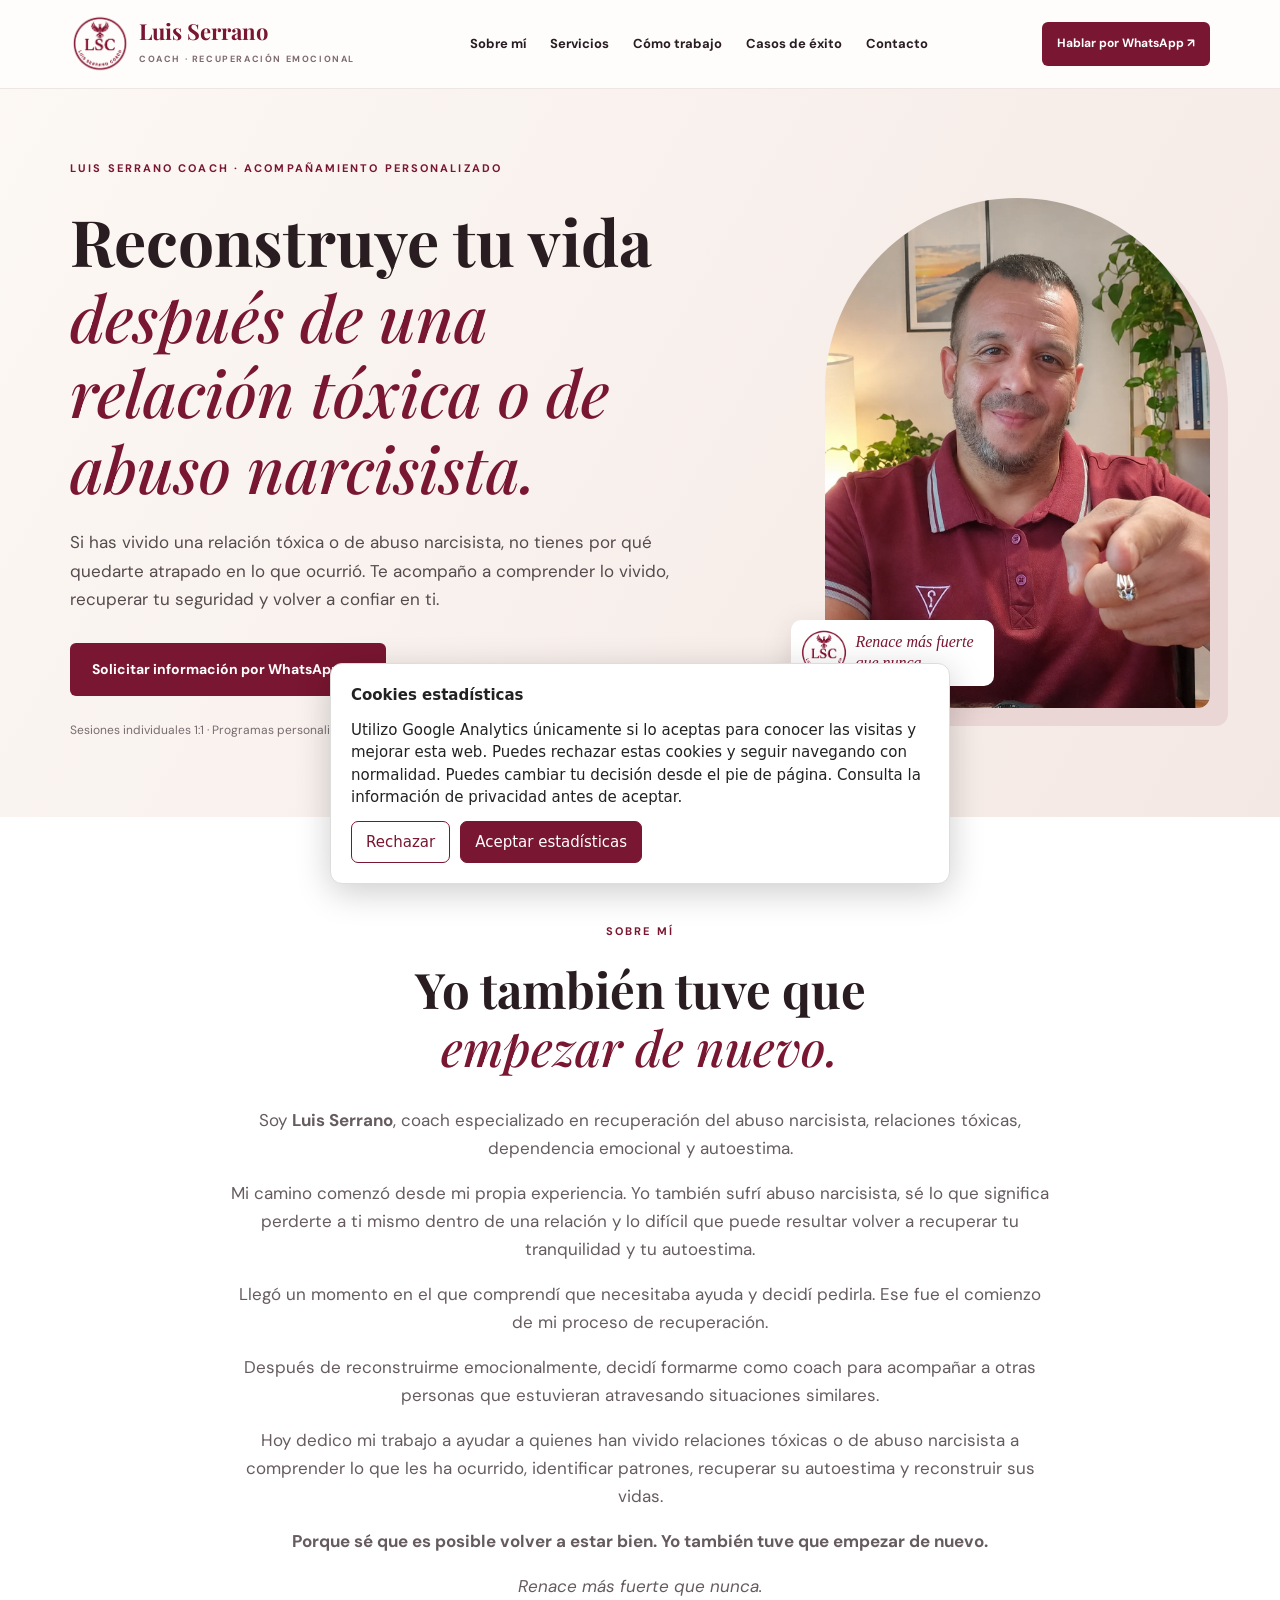
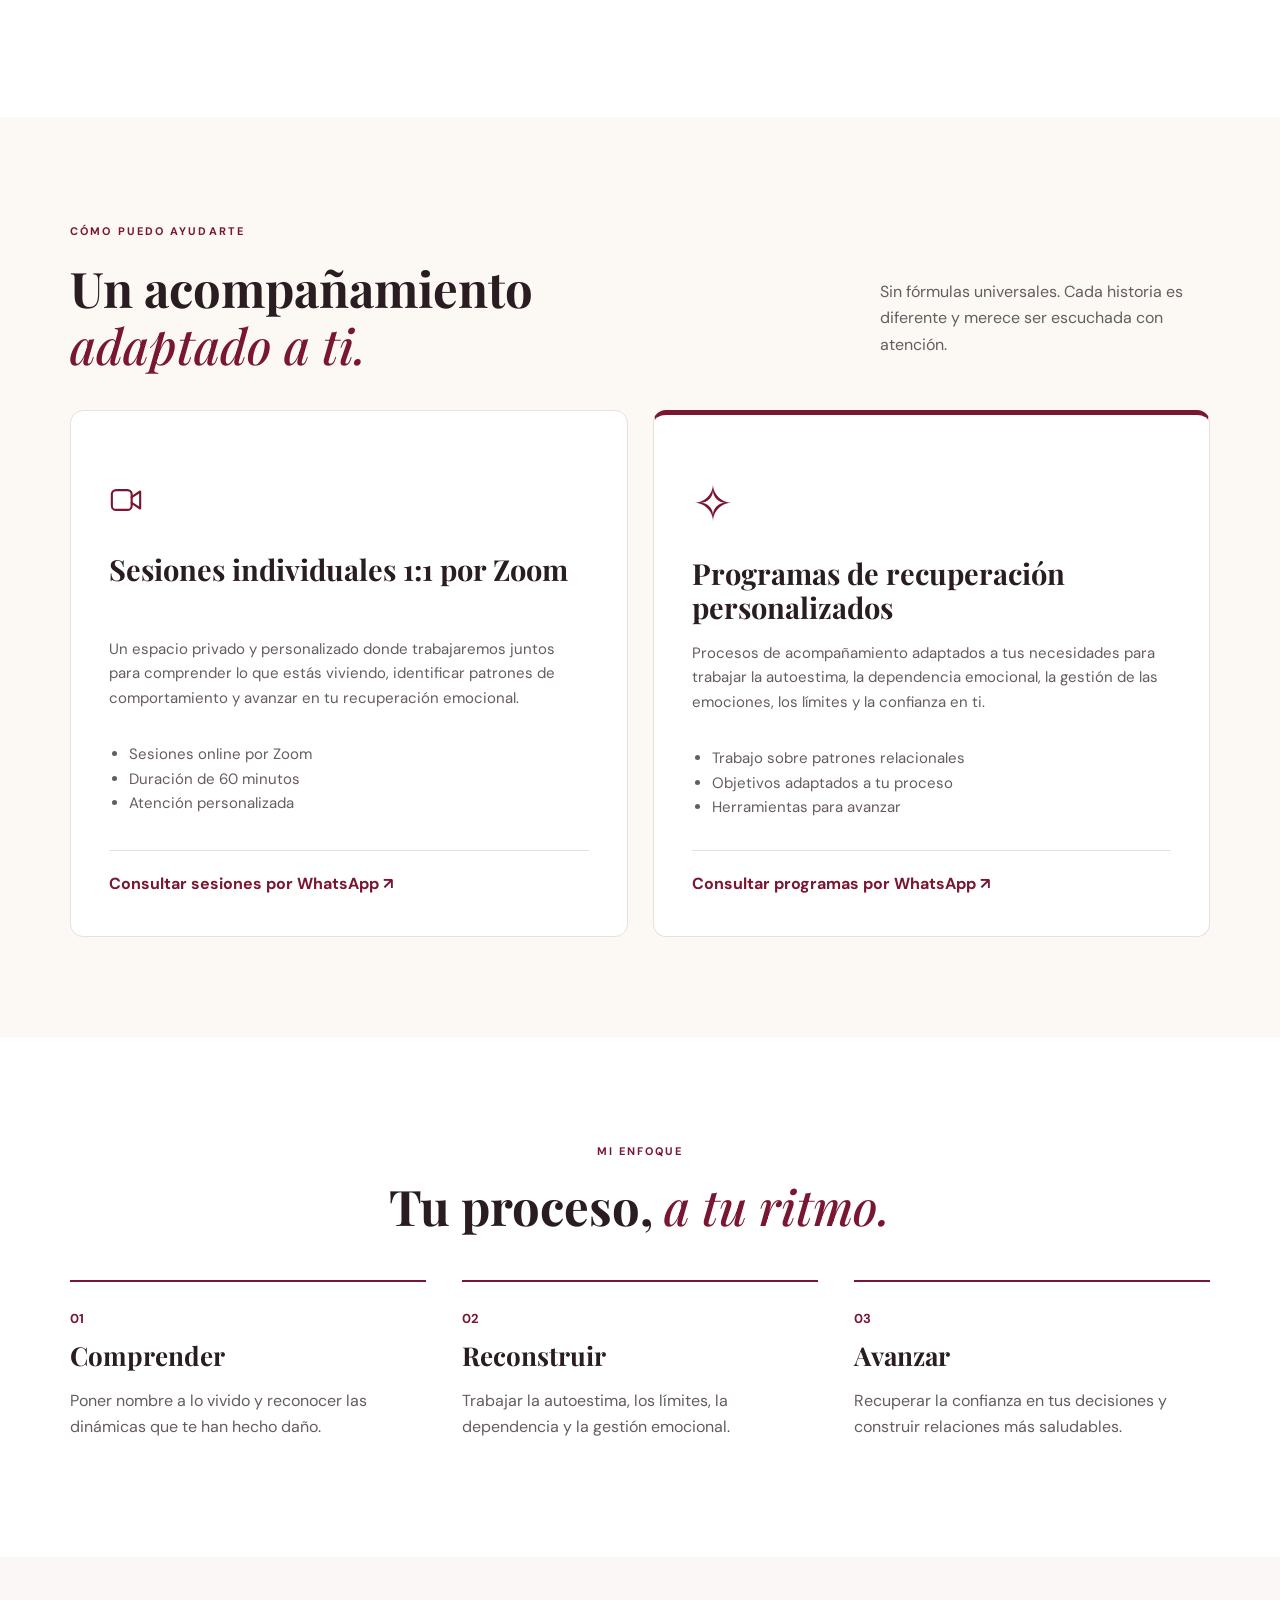
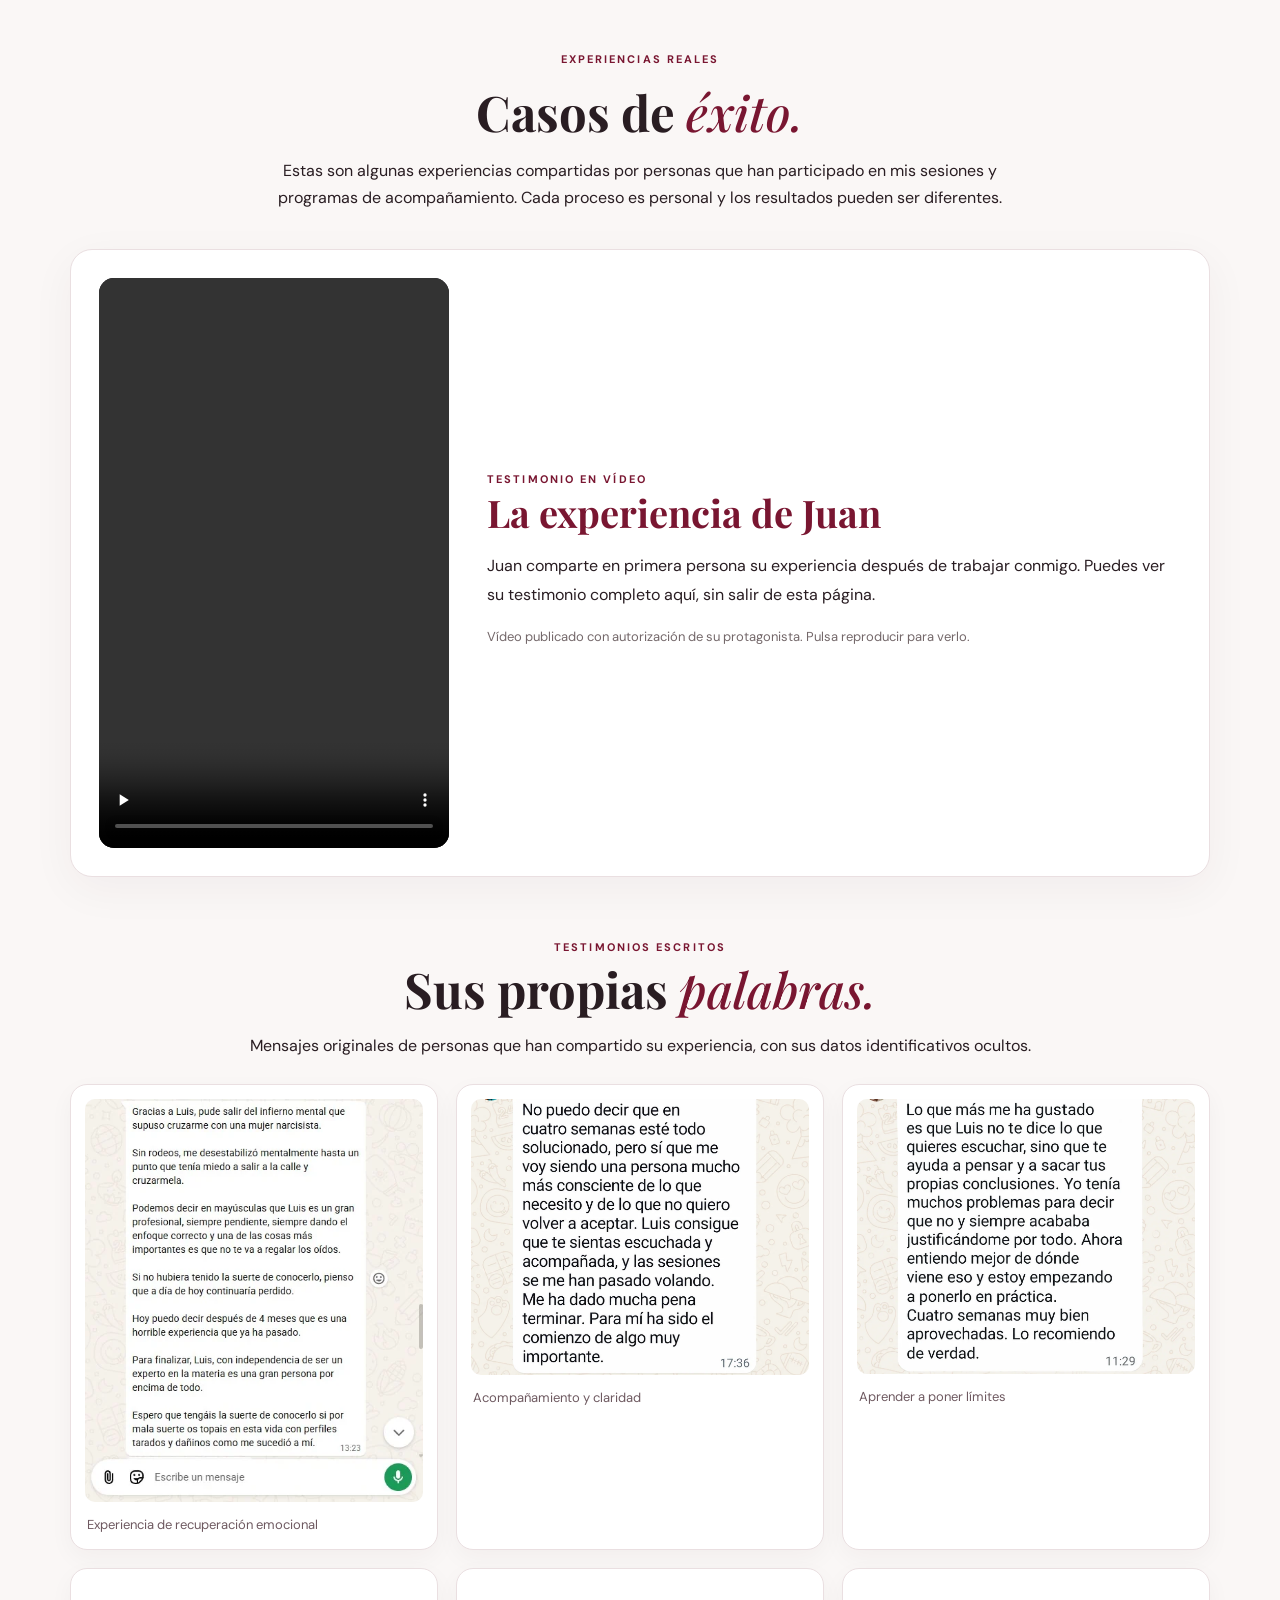
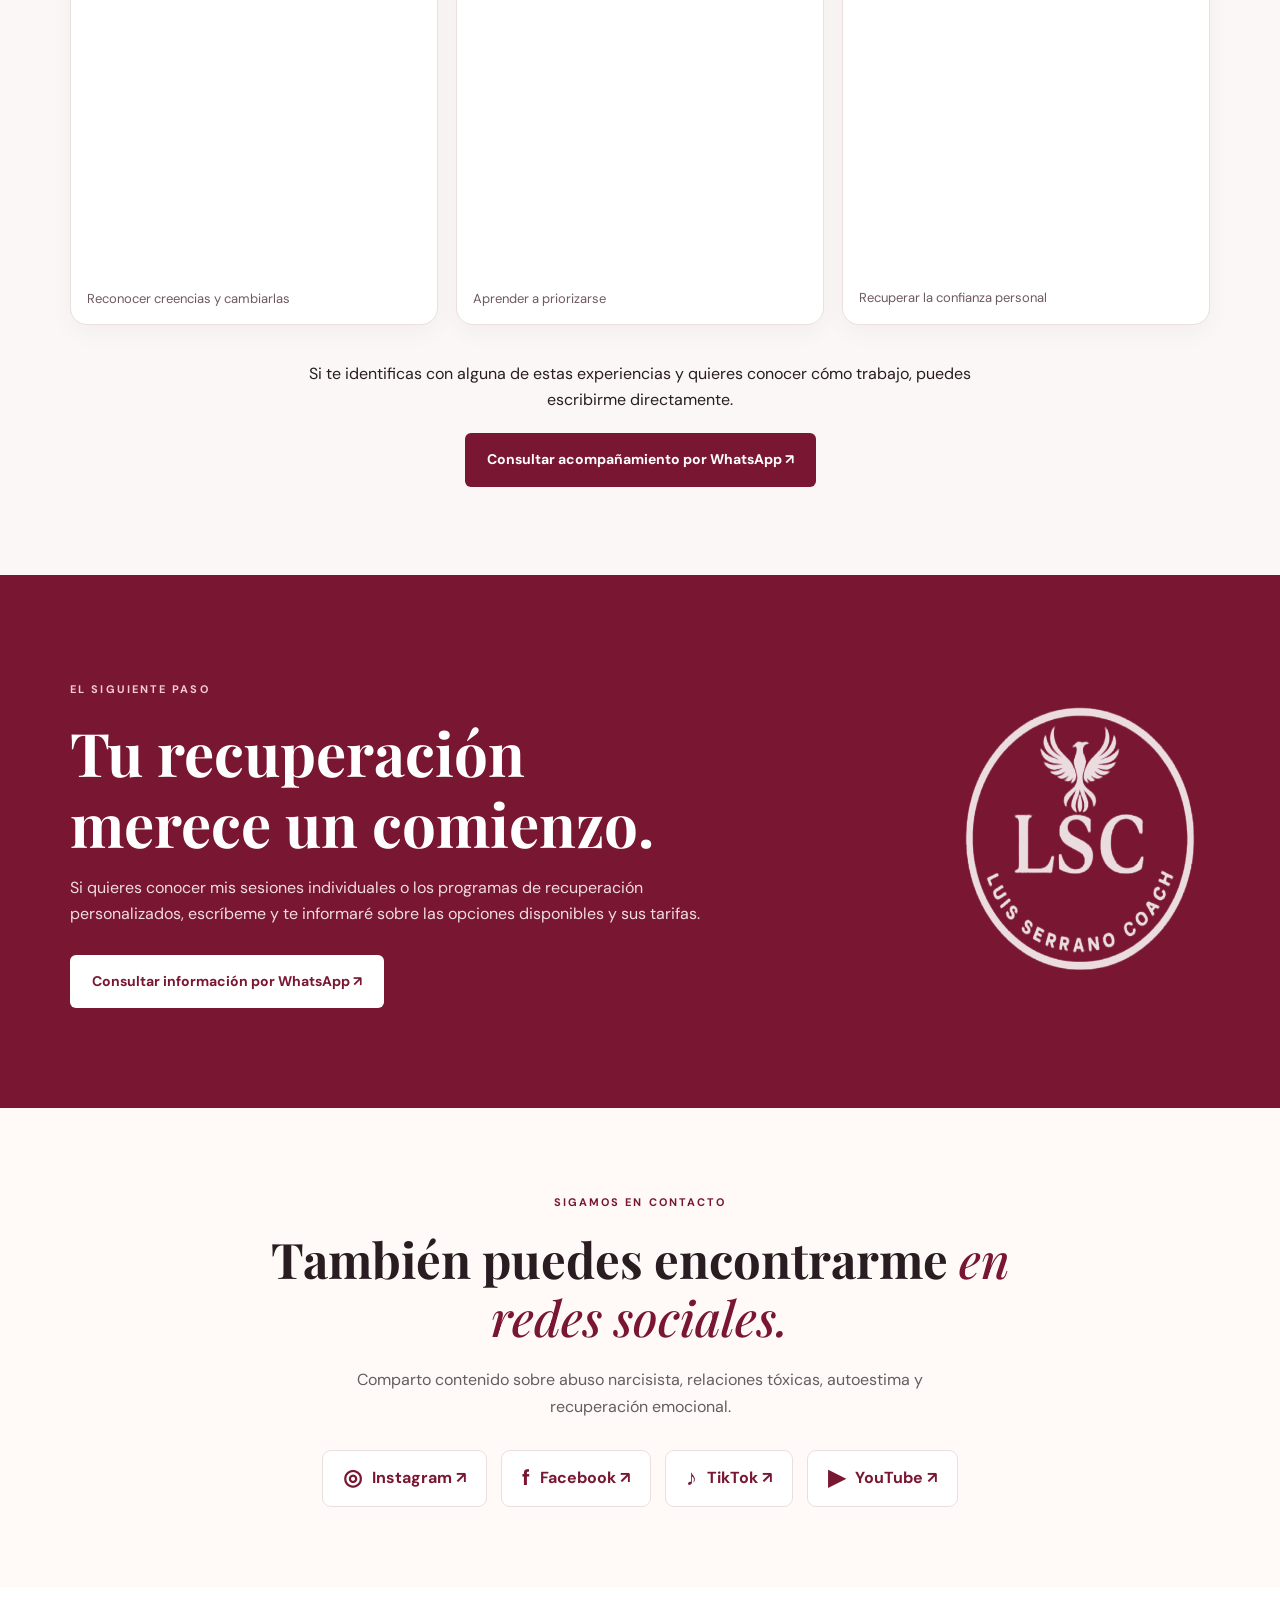
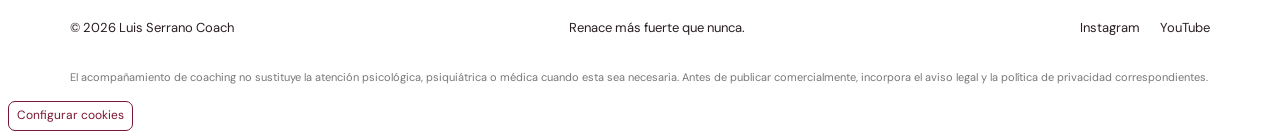
==== commit 9895cf5c: "Add files via upload" ====
--- a/index.html
+++ b/index.html
@@ -42,11 +42,15 @@
   if(document.readyState==='loading')document.addEventListener('DOMContentLoaded',init);else init();
 })();
 </script>
+
+<style id="lsc-testimonials-css">
+.lsc-testimonials{background:#faf7f6;padding:88px 0}.lsc-testimonials .wrap{max-width:1160px}.lsc-testimonials-head{text-align:center;max-width:750px;margin:0 auto 38px}.lsc-testimonials-head h2{margin:12px 0 15px}.lsc-testimonials-head p{line-height:1.7}.lsc-testimonials-feature{display:grid;grid-template-columns:minmax(240px,350px) 1fr;gap:38px;align-items:center;background:#fff;border-radius:22px;padding:28px;box-shadow:0 12px 45px #3c10200c;border:1px solid #eadfe1}.lsc-testimonials-video{width:100%;max-height:570px;aspect-ratio:9/16;object-fit:contain;background:#161116;border-radius:15px;display:block}.lsc-testimonials-feature h3{font-size:clamp(24px,3vw,38px);line-height:1.18;margin:0 0 16px;color:#791631}.lsc-testimonials-feature p{line-height:1.8}.lsc-testimonials-note{font-size:13px;color:#74686a}.lsc-testimonials-subhead{text-align:center;margin:56px 0 24px}.lsc-testimonials-grid{display:grid;grid-template-columns:repeat(3,minmax(0,1fr));gap:18px}.lsc-testimonial-card{background:#fff;border:1px solid #eadfe1;border-radius:17px;overflow:hidden;box-shadow:0 8px 24px #3c10200a;padding:14px;display:flex;flex-direction:column}.lsc-testimonial-card img{display:block;width:100%;height:auto;border-radius:10px}.lsc-testimonial-card p{font-size:13px;color:#6e5960;margin:12px 2px 0}.lsc-testimonials-cta{text-align:center;margin:36px auto 0;max-width:680px}.lsc-testimonials-cta p{margin-bottom:20px}.lsc-testimonials-cta .btn{display:inline-block}@media(max-width:800px){.lsc-testimonials{padding:60px 0}.lsc-testimonials-feature{grid-template-columns:1fr;padding:18px;gap:22px}.lsc-testimonials-video{max-width:330px;margin:auto}.lsc-testimonials-grid{grid-template-columns:repeat(2,minmax(0,1fr))}}@media(max-width:540px){.lsc-testimonials-grid{grid-template-columns:1fr}.lsc-testimonials-feature{padding:14px}.lsc-testimonials-subhead{margin-top:38px}}
+</style>
 </head>
-<body><a class="skip" href="#contenido">Saltar al contenido</a><header class="header"><div class="wrap nav"><a class="brand" href="#inicio"><img alt="Logotipo LSC con fénix" height="66" src="assets/logo-transparente.png" width="66"/><span><strong>Luis Serrano</strong><small>COACH · RECUPERACIÓN EMOCIONAL</small></span></a><nav aria-label="Navegación principal"><a href="#sobre-mi">Sobre mí</a><a href="#servicios">Servicios</a><a href="#metodo">Cómo trabajo</a><a href="#contacto">Contacto</a></nav><a class="btn btn-small" href="https://wa.link/u3iw9w" rel="noopener noreferrer" target="_blank">Hablar por WhatsApp ↗</a></div></header>
+<body><a class="skip" href="#contenido">Saltar al contenido</a><header class="header"><div class="wrap nav"><a class="brand" href="#inicio"><img alt="Logotipo LSC con fénix" height="66" src="assets/logo-transparente.png" width="66"/><span><strong>Luis Serrano</strong><small>COACH · RECUPERACIÓN EMOCIONAL</small></span></a><nav aria-label="Navegación principal"><a href="#sobre-mi">Sobre mí</a><a href="#servicios">Servicios</a><a href="#metodo">Cómo trabajo</a><a href="#casos-exito">Casos de éxito</a><a href="#contacto">Contacto</a></nav><a class="btn btn-small" href="https://wa.link/u3iw9w" rel="noopener noreferrer" target="_blank">Hablar por WhatsApp ↗</a></div></header>
 <main id="contenido"><section class="hero" id="inicio"><div class="wrap hero-grid"><div class="hero-copy"><span class="eyebrow">LUIS SERRANO COACH · ACOMPAÑAMIENTO PERSONALIZADO</span><h1>Reconstruye tu vida<br/><em>después de una relación tóxica o de abuso narcisista.</em></h1><p class="lead">Si has vivido una relación tóxica o de abuso narcisista, no tienes por qué quedarte atrapado en lo que ocurrió. Te acompaño a comprender lo vivido, recuperar tu seguridad y volver a confiar en ti.</p><div class="actions"><a class="btn" href="https://wa.link/u3iw9w" rel="noopener noreferrer" target="_blank">Solicitar información por WhatsApp <span>↗</span></a><a class="text-link" href="#servicios">Conoce mis servicios ↓</a></div><p class="micro">Sesiones individuales 1:1 · Programas personalizados · Atención online</p></div><div class="portrait"><img alt="Fotografía de Luis Serrano Coach" height="1200" src="assets/luis-serrano.webp" width="900"/><div class="portrait-label"><img alt="" height="48" src="assets/logo-transparente.png" width="48"/><span>Renace más fuerte<br/>que nunca.</span></div></div></div></section>
 <section class="intro section" id="sobre-mi"><div class="wrap narrow center"><span class="eyebrow">SOBRE MÍ</span><h2>Yo también tuve que<br/><em>empezar de nuevo.</em></h2><p>Soy <strong>Luis Serrano</strong>, coach especializado en recuperación del abuso narcisista, relaciones tóxicas, dependencia emocional y autoestima.</p><p>Mi camino comenzó desde mi propia experiencia. Yo también sufrí abuso narcisista, sé lo que significa perderte a ti mismo dentro de una relación y lo difícil que puede resultar volver a recuperar tu tranquilidad y tu autoestima.</p><p>Llegó un momento en el que comprendí que necesitaba ayuda y decidí pedirla. Ese fue el comienzo de mi proceso de recuperación.</p><p>Después de reconstruirme emocionalmente, decidí formarme como coach para acompañar a otras personas que estuvieran atravesando situaciones similares.</p><p>Hoy dedico mi trabajo a ayudar a quienes han vivido relaciones tóxicas o de abuso narcisista a comprender lo que les ha ocurrido, identificar patrones, recuperar su autoestima y reconstruir sus vidas.</p><p><strong>Porque sé que es posible volver a estar bien. Yo también tuve que empezar de nuevo.</strong></p><p><em>Renace más fuerte que nunca.</em></p></div></section>
 <section class="section services" id="servicios"><div class="wrap"><div class="section-head"><div><span class="eyebrow">CÓMO PUEDO AYUDARTE</span><h2>Un acompañamiento<br/><em>adaptado a ti.</em></h2></div><p>Sin fórmulas universales. Cada historia es diferente y merece ser escuchada con atención.</p></div><div class="cards"><article class="service-card"><div aria-hidden="true" class="symbol"><svg fill="none" height="34" stroke="currentColor" stroke-linecap="round" stroke-linejoin="round" stroke-width="1.5" viewbox="0 0 24 24" width="34"><rect height="14" rx="3" width="14" x="2" y="5"></rect><path d="m16 10 6-4v12l-6-4"></path></svg></div><h3>Sesiones individuales 1:1 por Zoom</h3><p>Un espacio privado y personalizado donde trabajaremos juntos para comprender lo que estás viviendo, identificar patrones de comportamiento y avanzar en tu recuperación emocional.</p><ul><li>Sesiones online por Zoom</li><li>Duración de 60 minutos</li><li>Atención personalizada</li></ul><a class="card-link" href="https://wa.link/u3iw9w" rel="noopener noreferrer" target="_blank">Consultar sesiones por WhatsApp ↗</a></article><article class="service-card featured"><div class="symbol">✧</div><h3>Programas de recuperación personalizados</h3><p>Procesos de acompañamiento adaptados a tus necesidades para trabajar la autoestima, la dependencia emocional, la gestión de las emociones, los límites y la confianza en ti.</p><ul><li>Trabajo sobre patrones relacionales</li><li>Objetivos adaptados a tu proceso</li><li>Herramientas para avanzar</li></ul><a class="card-link" href="https://wa.link/u3iw9w" rel="noopener noreferrer" target="_blank">Consultar programas por WhatsApp ↗</a></article></div></div></section>
 <section class="section process" id="metodo"><div class="wrap"><span class="eyebrow">MI ENFOQUE</span><h2>Tu proceso, <em>a tu ritmo.</em></h2><div class="steps"><div><span>01</span><h3>Comprender</h3><p>Poner nombre a lo vivido y reconocer las dinámicas que te han hecho daño.</p></div><div><span>02</span><h3>Reconstruir</h3><p>Trabajar la autoestima, los límites, la dependencia y la gestión emocional.</p></div><div><span>03</span><h3>Avanzar</h3><p>Recuperar la confianza en tus decisiones y construir relaciones más saludables.</p></div></div></div></section>
-<section class="section contact" id="contacto"><div class="wrap contact-grid"><div><span class="eyebrow light">EL SIGUIENTE PASO</span><h2>Tu recuperación<br/>merece un comienzo.</h2><p>Si quieres conocer mis sesiones individuales o los programas de recuperación personalizados, escríbeme y te informaré sobre las opciones disponibles y sus tarifas.</p><a class="btn btn-light" href="https://wa.link/u3iw9w" rel="noopener noreferrer" target="_blank">Consultar información por WhatsApp ↗</a></div><img alt="Logotipo Luis Serrano Coach" height="300" src="assets/logo-transparente.png" width="300"/></div></section><section aria-labelledby="redes-titulo" class="social-section"><div class="wrap"><span class="eyebrow">SIGAMOS EN CONTACTO</span><h2 id="redes-titulo">También puedes encontrarme <em>en redes sociales.</em></h2><p>Comparto contenido sobre abuso narcisista, relaciones tóxicas, autoestima y recuperación emocional.</p><div class="social-links"><a aria-label="Instagram de Luis Serrano Coach" href="https://www.instagram.com/luisserranocoach/" rel="noopener noreferrer" target="_blank"><span aria-hidden="true">◎</span> Instagram ↗</a><a aria-label="Facebook de Luis Serrano Coach" href="https://www.facebook.com/luisserranocoach" rel="noopener noreferrer" target="_blank"><span aria-hidden="true">f</span> Facebook ↗</a><a aria-label="TikTok de Luis Serrano Coach" href="https://www.tiktok.com/@luisserranocoach" rel="noopener noreferrer" target="_blank"><span aria-hidden="true">♪</span> TikTok ↗</a><a aria-label="YouTube de Luis Serrano Coach" href="https://www.youtube.com/@luisserranocoach" rel="noopener noreferrer" target="_blank"><span aria-hidden="true">▶</span> YouTube ↗</a></div></div></section></main>
+<section class="lsc-testimonials section" id="casos-exito" aria-labelledby="lsc-casos-title"><div class="wrap"><div class="lsc-testimonials-head"><span class="eyebrow">EXPERIENCIAS REALES</span><h2 id="lsc-casos-title">Casos de <em>éxito.</em></h2><p>Estas son algunas experiencias compartidas por personas que han participado en mis sesiones y programas de acompañamiento. Cada proceso es personal y los resultados pueden ser diferentes.</p></div><div class="lsc-testimonials-feature"><video class="lsc-testimonials-video" controls playsinline preload="none" aria-label="Vídeo testimonial de Juan sobre su experiencia con Luis Serrano Coach"><source src="assets/testimonios/juan-testimonio.mp4" type="video/mp4">Tu navegador no puede reproducir este vídeo.</video><div><span class="eyebrow">TESTIMONIO EN VÍDEO</span><h3>La experiencia de Juan</h3><p>Juan comparte en primera persona su experiencia después de trabajar conmigo. Puedes ver su testimonio completo aquí, sin salir de esta página.</p><p class="lsc-testimonials-note">Vídeo publicado con autorización de su protagonista. Pulsa reproducir para verlo.</p></div></div><div class="lsc-testimonials-subhead"><span class="eyebrow">TESTIMONIOS ESCRITOS</span><h2>Sus propias <em>palabras.</em></h2><p>Mensajes originales de personas que han compartido su experiencia, con sus datos identificativos ocultos.</p></div><div class="lsc-testimonials-grid"><article class="lsc-testimonial-card"><img src="assets/testimonios/testimonio-1.webp" alt="Testimonio anónimo: Experiencia de recuperación emocional" loading="lazy" decoding="async"><p>Experiencia de recuperación emocional</p></article><article class="lsc-testimonial-card"><img src="assets/testimonios/testimonio-2.webp" alt="Testimonio anónimo: Acompañamiento y claridad" loading="lazy" decoding="async"><p>Acompañamiento y claridad</p></article><article class="lsc-testimonial-card"><img src="assets/testimonios/testimonio-3.webp" alt="Testimonio anónimo: Aprender a poner límites" loading="lazy" decoding="async"><p>Aprender a poner límites</p></article><article class="lsc-testimonial-card"><img src="assets/testimonios/testimonio-4.webp" alt="Testimonio anónimo: Reconocer creencias y cambiarlas" loading="lazy" decoding="async"><p>Reconocer creencias y cambiarlas</p></article><article class="lsc-testimonial-card"><img src="assets/testimonios/testimonio-5.webp" alt="Testimonio anónimo: Aprender a priorizarse" loading="lazy" decoding="async"><p>Aprender a priorizarse</p></article><article class="lsc-testimonial-card"><img src="assets/testimonios/testimonio-6.webp" alt="Testimonio anónimo: Recuperar la confianza personal" loading="lazy" decoding="async"><p>Recuperar la confianza personal</p></article></div><div class="lsc-testimonials-cta"><p>Si te identificas con alguna de estas experiencias y quieres conocer cómo trabajo, puedes escribirme directamente.</p><a class="btn" href="https://wa.link/u3iw9w" target="_blank" rel="noopener noreferrer">Consultar acompañamiento por WhatsApp ↗</a></div></div></section><section class="section contact" id="contacto"><div class="wrap contact-grid"><div><span class="eyebrow light">EL SIGUIENTE PASO</span><h2>Tu recuperación<br/>merece un comienzo.</h2><p>Si quieres conocer mis sesiones individuales o los programas de recuperación personalizados, escríbeme y te informaré sobre las opciones disponibles y sus tarifas.</p><a class="btn btn-light" href="https://wa.link/u3iw9w" rel="noopener noreferrer" target="_blank">Consultar información por WhatsApp ↗</a></div><img alt="Logotipo Luis Serrano Coach" height="300" src="assets/logo-transparente.png" width="300"/></div></section><section aria-labelledby="redes-titulo" class="social-section"><div class="wrap"><span class="eyebrow">SIGAMOS EN CONTACTO</span><h2 id="redes-titulo">También puedes encontrarme <em>en redes sociales.</em></h2><p>Comparto contenido sobre abuso narcisista, relaciones tóxicas, autoestima y recuperación emocional.</p><div class="social-links"><a aria-label="Instagram de Luis Serrano Coach" href="https://www.instagram.com/luisserranocoach/" rel="noopener noreferrer" target="_blank"><span aria-hidden="true">◎</span> Instagram ↗</a><a aria-label="Facebook de Luis Serrano Coach" href="https://www.facebook.com/luisserranocoach" rel="noopener noreferrer" target="_blank"><span aria-hidden="true">f</span> Facebook ↗</a><a aria-label="TikTok de Luis Serrano Coach" href="https://www.tiktok.com/@luisserranocoach" rel="noopener noreferrer" target="_blank"><span aria-hidden="true">♪</span> TikTok ↗</a><a aria-label="YouTube de Luis Serrano Coach" href="https://www.youtube.com/@luisserranocoach" rel="noopener noreferrer" target="_blank"><span aria-hidden="true">▶</span> YouTube ↗</a></div></div></section></main>
 <footer><div class="wrap footer"><span>© <span id="year"></span> Luis Serrano Coach</span><span>Renace más fuerte que nunca.</span><div><a href="https://www.instagram.com/luisserranocoach/" rel="noopener noreferrer" target="_blank">Instagram</a><a href="https://www.youtube.com/@luisserranocoach" rel="noopener noreferrer" target="_blank">YouTube</a></div></div><p class="legal-note wrap">El acompañamiento de coaching no sustituye la atención psicológica, psiquiátrica o médica cuando esta sea necesaria. Antes de publicar comercialmente, incorpora el aviso legal y la política de privacidad correspondientes.</p><button id="lsc-cookie-settings" type="button">Configurar cookies</button></footer><div id="lsc-cookie-banner" role="dialog" aria-label="Preferencias de cookies" aria-modal="false" hidden><p><strong>Cookies estadísticas</strong></p><p>Utilizo Google Analytics únicamente si lo aceptas para conocer las visitas y mejorar esta web. Puedes rechazar estas cookies y seguir navegando con normalidad. Puedes cambiar tu decisión desde el pie de página. Consulta la información de privacidad antes de aceptar.</p><div class="lsc-cookie-actions"><button id="lsc-cookie-reject" type="button">Rechazar</button><button id="lsc-cookie-accept" type="button">Aceptar estadísticas</button></div></div><script src="script.js"></script></body></html>
